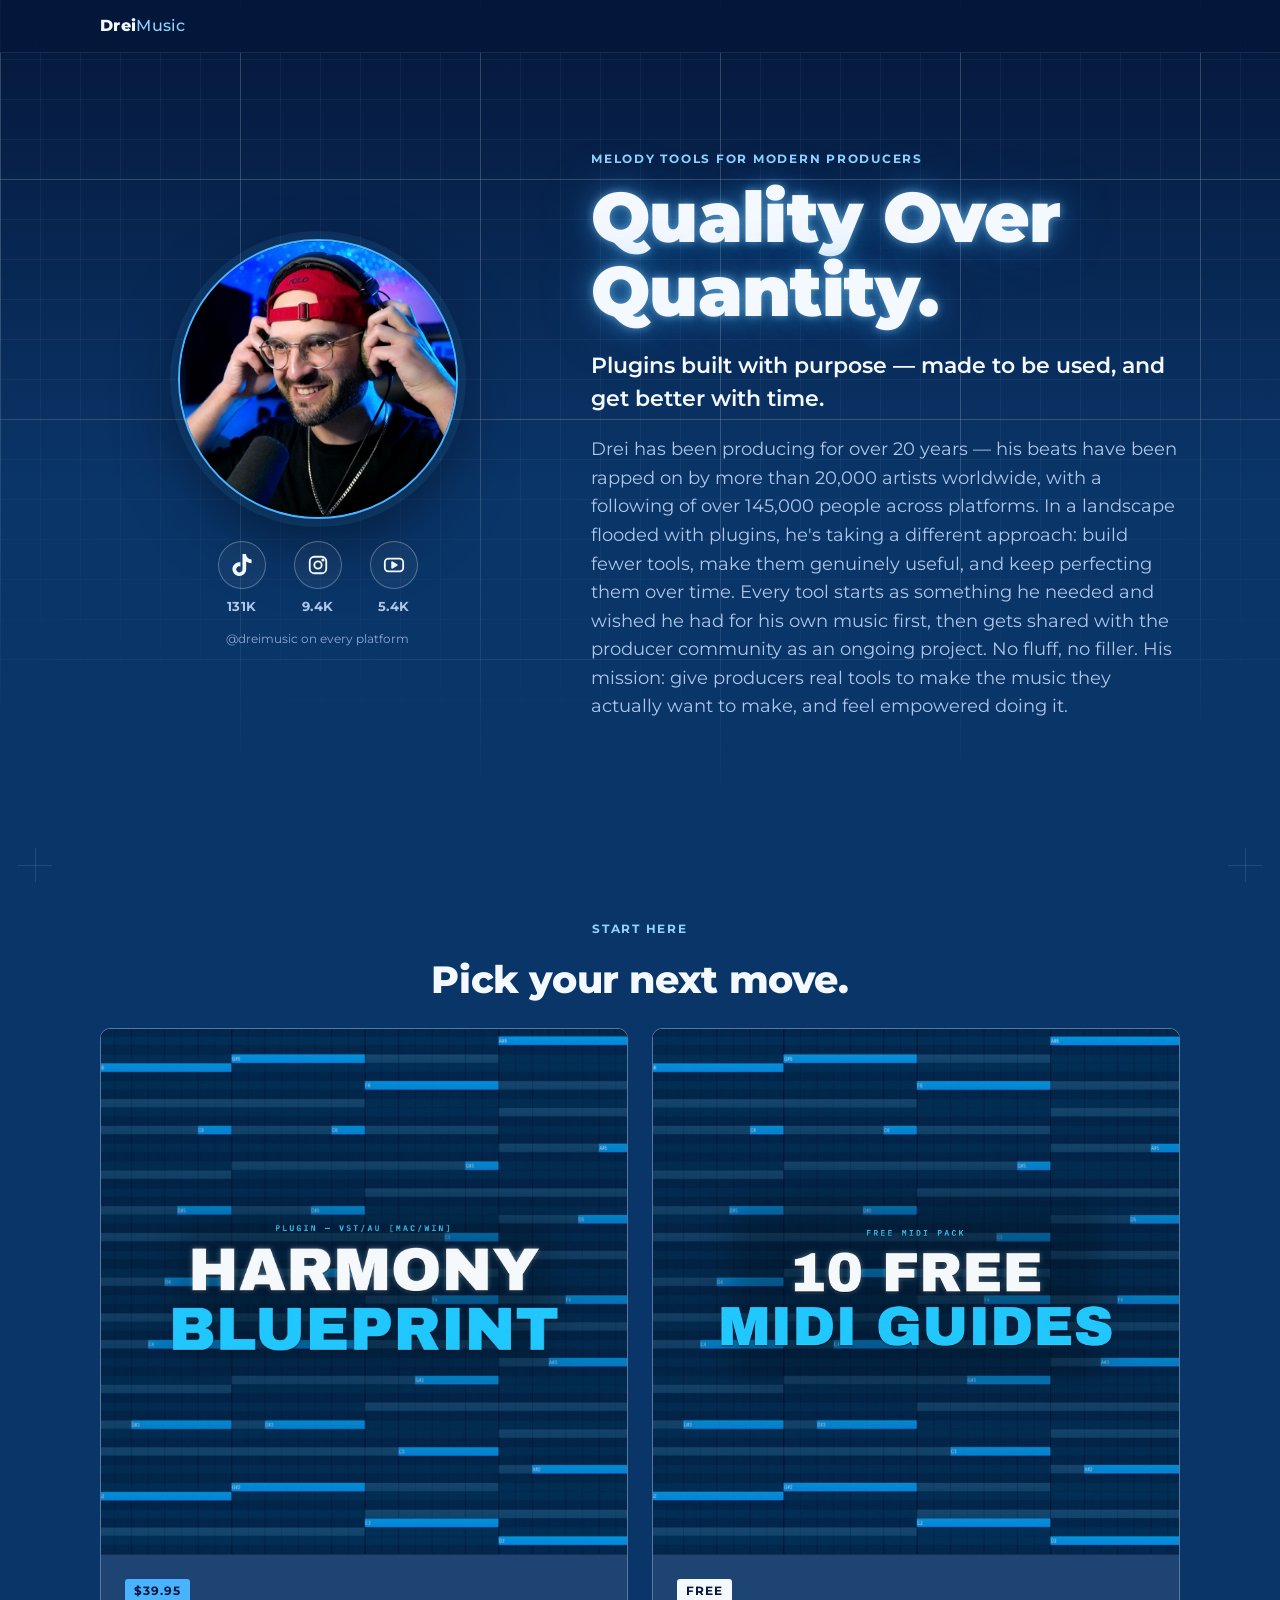
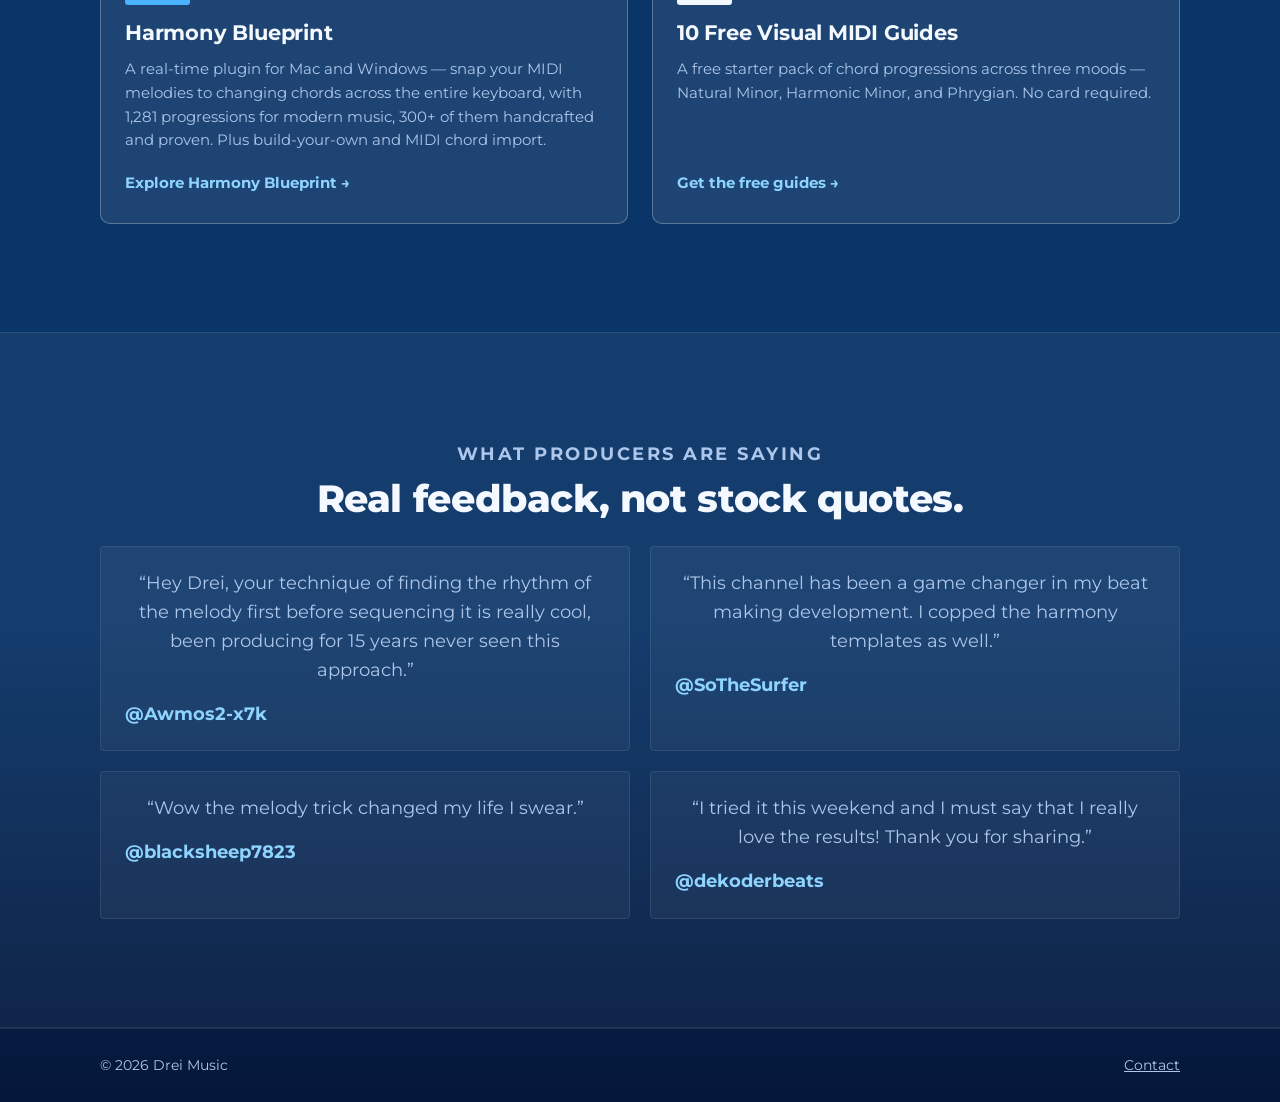
==== index.html @ 82f76e63 "Rework the top three sections around the value message Use the "Snap your MIDI melodies to changing " ====
<!doctype html>
<html lang="en">
<head>
  <meta charset="UTF-8" />
  <meta name="viewport" content="width=device-width, initial-scale=1.0" />
  <title>Drei Music — Melody Tools For Modern Producers</title>
  <meta name="description" content="Precise, focused tools for melody and beat making, built by a producer with 20+ years of experience — quality over quantity, made to be used, not just browsed." />
  <link rel="icon" type="image/png" sizes="32x32" href="/assets/favicon-32.png" />
  <link rel="apple-touch-icon" href="/assets/apple-touch-icon.png" />
  <link rel="preconnect" href="https://fonts.googleapis.com" />
  <link rel="preconnect" href="https://fonts.gstatic.com" crossorigin />
  <link href="https://fonts.googleapis.com/css2?family=Montserrat:wght@400;500;600;700;800;900&display=swap" rel="stylesheet" />
  <link rel="stylesheet" href="/styles.css" />

  <!-- Meta Pixel -->
  <script>
  !function(f,b,e,v,n,t,s)
  {if(f.fbq)return;n=f.fbq=function(){n.callMethod?
  n.callMethod.apply(n,arguments):n.queue.push(arguments)};
  if(!f._fbq)f._fbq=n;n.push=n;n.loaded=!0;n.version='2.0';
  n.queue=[];t=b.createElement(e);t.async=!0;
  t.src=v;s=b.getElementsByTagName(e)[0];
  s.parentNode.insertBefore(t,s)}(window, document,'script',
  'https://connect.facebook.net/en_US/fbevents.js');
  fbq('init', '1613565782708681');
  fbq('track', 'PageView');
  </script>
  <noscript><img height="1" width="1" style="display:none"
  src="https://www.facebook.com/tr?id=1613565782708681&ev=PageView&noscript=1"
  /></noscript>
  <!-- End Meta Pixel -->
</head>
<body>
  <div class="bp-grid" aria-hidden="true"></div>
  <div class="corner-mark corner-mark--tl" aria-hidden="true"></div>
  <div class="corner-mark corner-mark--tr" aria-hidden="true"></div>
  <div class="corner-mark corner-mark--bl" aria-hidden="true"></div>
  <div class="corner-mark corner-mark--br" aria-hidden="true"></div>

  <a class="skip-link" href="#hero-heading">Skip to content</a>

  <header class="site-nav">
    <div class="site-nav__inner">
      <a href="/" class="wordmark-link"><span class="wordmark">Drei<span class="wordmark__accent">Music</span></span></a>
    </div>
  </header>

  <main>
    <!-- HERO -->
    <section class="home-hero" aria-labelledby="hero-heading">
      <div class="container home-hero__grid">
        <div class="home-hero__photo-wrap">
          <img class="home-hero__photo" src="/assets/bio-photo.jpg" alt="Portrait of Drei, producer and music educator" width="280" height="280" loading="eager" />
          <ul class="social-stats" aria-label="Follow Drei on social media">
            <li>
              <a href="https://www.tiktok.com/@dreimusic" target="_blank" rel="noopener noreferrer" aria-label="TikTok, 131K followers">
                <span class="social-stats__icon"><svg viewBox="0 0 24 24" fill="currentColor" aria-hidden="true"><path d="M12.525.02c1.31-.02 2.61-.01 3.91-.02.08 1.53.63 3.09 1.75 4.17 1.12 1.11 2.7 1.62 4.24 1.79v4.03c-1.44-.05-2.89-.35-4.2-.97-.57-.26-1.1-.59-1.62-.93-.01 2.92.01 5.84-.02 8.75-.08 1.4-.54 2.79-1.35 3.94-1.31 1.92-3.58 3.17-5.91 3.21-1.43.08-2.86-.31-4.08-1.03-2.02-1.19-3.44-3.37-3.65-5.71-.02-.5-.03-1-.01-1.49.18-1.9 1.12-3.72 2.58-4.96 1.66-1.44 3.98-2.13 6.15-1.72.02 1.48-.04 2.96-.04 4.44-.99-.32-2.15-.23-3.02.37-.63.41-1.11 1.04-1.36 1.75-.21.51-.15 1.07-.14 1.61.24 1.64 1.82 3.02 3.5 2.87 1.12-.01 2.19-.66 2.77-1.61.19-.33.4-.67.41-1.06.1-1.79.06-3.57.07-5.36.01-4.03-.01-8.05.02-12.07z"/></svg></span>
                <span class="social-stats__count">131K</span>
              </a>
            </li>
            <li>
              <a href="https://www.instagram.com/dreimusic/" target="_blank" rel="noopener noreferrer" aria-label="Instagram, 9.4K followers">
                <span class="social-stats__icon"><svg viewBox="0 0 24 24" fill="none" stroke="currentColor" stroke-width="2" stroke-linecap="round" stroke-linejoin="round" aria-hidden="true"><rect x="3" y="3" width="18" height="18" rx="5"/><circle cx="12" cy="12" r="4"/><circle cx="17.4" cy="6.6" r="0.7" fill="currentColor"/></svg></span>
                <span class="social-stats__count">9.4K</span>
              </a>
            </li>
            <li>
              <a href="https://www.youtube.com/@dreimusic" target="_blank" rel="noopener noreferrer" aria-label="YouTube, 5.4K subscribers">
                <span class="social-stats__icon"><svg viewBox="0 0 24 24" fill="none" stroke="currentColor" stroke-width="2" stroke-linejoin="round" aria-hidden="true"><rect x="2" y="5" width="20" height="14" rx="4"/><path d="M10 9l5 3-5 3z" fill="currentColor"/></svg></span>
                <span class="social-stats__count">5.4K</span>
              </a>
            </li>
          </ul>
          <p class="social-stats__handle">@dreimusic on every platform</p>
        </div>
        <div class="home-hero__copy">
          <p class="eyebrow">Melody Tools For Modern Producers</p>
          <h1 id="hero-heading" class="glow-title">Quality Over Quantity.</h1>
          <p class="home-hero__tagline">Plugins built with purpose — made to be used, and get better with time.</p>
          <p class="home-hero__sub">
            Drei has been producing for over 20 years — his beats have been rapped on by
            more than 20,000 artists worldwide, with a following of over 145,000 people
            across platforms. In a landscape flooded with plugins, he's taking a
            different approach: build fewer tools, make them genuinely useful, and keep
            perfecting them over time. Every tool starts as something he needed and
            wished he had for his own music first, then gets shared with the producer
            community as an ongoing project. No fluff, no filler. His mission: give
            producers real tools to make the music they actually want to make, and feel
            empowered doing it.
          </p>
        </div>
      </div>
    </section>

    <!-- PRODUCTS -->
    <section class="section section--products" aria-labelledby="products-heading">
      <div class="container">
        <p class="eyebrow eyebrow--center">Start Here</p>
        <h2 id="products-heading" class="section-heading--center">Pick your next move.</h2>
        <div class="products-grid">
          <a class="product-card" href="/harmony-blueprint">
            <div class="product-card__media">
              <img src="/assets/harmony-blueprint-cover.jpg" alt="Harmony Blueprint" loading="lazy" />
            </div>
            <div class="product-card__body">
              <span class="product-card__tag">$39.95</span>
              <h3>Harmony Blueprint</h3>
              <p>A real-time plugin for Mac and Windows — snap your MIDI melodies to changing chords across the entire keyboard, with 1,281 progressions for modern music, 300+ of them handcrafted and proven. Plus build-your-own and MIDI chord import.</p>
              <span class="product-card__cta">Explore Harmony Blueprint</span>
            </div>
          </a>
          <a class="product-card" href="/free-guides">
            <div class="product-card__media">
              <img src="/assets/free-guides-cover.jpg" alt="10 Free Visual MIDI Guides" loading="lazy" />
            </div>
            <div class="product-card__body">
              <span class="product-card__tag product-card__tag--free">Free</span>
              <h3>10 Free Visual MIDI Guides</h3>
              <p>A free starter pack of chord progressions across three moods — Natural Minor, Harmonic Minor, and Phrygian. No card required.</p>
              <span class="product-card__cta">Get the free guides</span>
            </div>
          </a>
        </div>
      </div>
    </section>

    <!-- TESTIMONIALS -->
    <section class="section section--prose" aria-labelledby="testimonials-heading">
      <div class="container">
        <p class="eyebrow eyebrow--center">What Producers Are Saying</p>
        <h2 id="testimonials-heading" class="section-heading--center">Real feedback, not stock quotes.</h2>
        <div class="testimonials-grid">
          <div class="testimonial-card">
            <p class="testimonial-card__quote">Hey Drei, your technique of finding the rhythm of the melody first before sequencing it is really cool, been producing for 15 years never seen this approach.</p>
            <p class="testimonial-card__meta"><span class="testimonial-card__handle">@Awmos2-x7k</span></p>
          </div>
          <div class="testimonial-card">
            <p class="testimonial-card__quote">This channel has been a game changer in my beat making development. I copped the harmony templates as well.</p>
            <p class="testimonial-card__meta"><span class="testimonial-card__handle">@SoTheSurfer</span></p>
          </div>
          <div class="testimonial-card">
            <p class="testimonial-card__quote">Wow the melody trick changed my life I swear.</p>
            <p class="testimonial-card__meta"><span class="testimonial-card__handle">@blacksheep7823</span></p>
          </div>
          <div class="testimonial-card">
            <p class="testimonial-card__quote">I tried it this weekend and I must say that I really love the results! Thank you for sharing.</p>
            <p class="testimonial-card__meta"><span class="testimonial-card__handle">@dekoderbeats</span></p>
          </div>
        </div>
      </div>
    </section>
  </main>

  <footer class="site-footer">
    <div class="container site-footer__inner">
      <span>© <span id="year"></span> Drei Music</span>
      <a href="mailto:dreisavu@gmail.com">Contact</a>
    </div>
  </footer>

  <script src="/assets/site.js"></script>
</body>
</html>
---- styles.css ----
:root {
  color-scheme: dark;

  /* cyanotype blueprint palette */
  --bp-bg-deep: #05173a;
  --bp-bg: #0a3568;
  --bp-bg-mid: #0e4685;
  --bp-panel: rgba(255, 255, 255, 0.045);
  --bp-panel-strong: rgba(255, 255, 255, 0.08);
  --bp-line: rgba(255, 255, 255, 0.09);
  --bp-line-strong: rgba(255, 255, 255, 0.28);
  --bp-white: #f4f8ff;
  --bp-muted: #adc6ea;
  --bp-cyan: #4ab3fd;
  --bp-cyan-bright: #8ed4ff;

  --grid-fine: 40px;
  --grid-major: 240px;

  --radius: 4px;
  --container-w: 1120px;
  --container-narrow-w: 760px;
}

* {
  box-sizing: border-box;
}

/* the [hidden] attribute's UA-stylesheet display:none always loses to any
   author rule that sets display on the same element (e.g. .btn's
   display:inline-flex), regardless of specificity - author rules beat UA
   rules outright. This one global rule keeps [hidden] authoritative
   everywhere instead of needing a bespoke override per component. */
[hidden] {
  display: none !important;
}

body {
  margin: 0;
  min-height: 100vh;
  background-color: var(--bp-bg);
  background-image: linear-gradient(180deg, var(--bp-bg-deep) 0%, var(--bp-bg) 18%, var(--bp-bg) 82%, var(--bp-bg-deep) 100%);
  color: var(--bp-white);
  font-family: "Montserrat", -apple-system, BlinkMacSystemFont, "Segoe UI", sans-serif;
  line-height: 1.55;
  position: relative;
  overflow-x: hidden;
}

img {
  max-width: 100%;
  display: block;
}

a {
  color: var(--bp-cyan-bright);
}

.skip-link {
  position: absolute;
  left: -9999px;
  top: 0;
  background: var(--bp-white);
  color: var(--bp-bg-deep);
  padding: 10px 16px;
  z-index: 999;
}
.skip-link:focus {
  left: 12px;
  top: 12px;
}

/* ---------- blueprint grid + registration marks ---------- */

.bp-grid {
  position: fixed;
  inset: 0;
  z-index: 0;
  pointer-events: none;
  background-image:
    repeating-linear-gradient(0deg, var(--bp-line) 0 1px, transparent 1px var(--grid-fine)),
    repeating-linear-gradient(90deg, var(--bp-line) 0 1px, transparent 1px var(--grid-fine)),
    repeating-linear-gradient(0deg, var(--bp-line-strong) 0 1.5px, transparent 1.5px var(--grid-major)),
    repeating-linear-gradient(90deg, var(--bp-line-strong) 0 1.5px, transparent 1.5px var(--grid-major));
  opacity: 0.55;
  mask-image: radial-gradient(ellipse 120% 90% at 50% 0%, #000 55%, transparent 100%);
}

.corner-mark {
  position: fixed;
  width: 34px;
  height: 34px;
  z-index: 1;
  pointer-events: none;
  opacity: 0.4;
  display: none;
}
.corner-mark::before,
.corner-mark::after {
  content: "";
  position: absolute;
  background: var(--bp-line-strong);
}
.corner-mark::before {
  width: 100%;
  height: 1px;
  top: 50%;
}
.corner-mark::after {
  width: 1px;
  height: 100%;
  left: 50%;
}
.corner-mark--tl { top: 18px; left: 18px; }
.corner-mark--tr { top: 18px; right: 18px; }
.corner-mark--bl { bottom: 18px; left: 18px; }
.corner-mark--br { bottom: 18px; right: 18px; }

@media (min-width: 900px) {
  .corner-mark { display: block; }
}

/* ---------- layout helpers ---------- */

.container {
  max-width: var(--container-w);
  margin: 0 auto;
  padding: 0 20px;
  position: relative;
  z-index: 1;
}

.container--narrow {
  max-width: var(--container-narrow-w);
}

.section {
  padding: clamp(56px, 9vw, 108px) 0;
  position: relative;
  z-index: 1;
}

.section--prose,
.section--faq {
  background: var(--bp-panel);
  border-top: 1px solid var(--bp-line);
  border-bottom: 1px solid var(--bp-line);
}

.section--prose h2,
.section-heading--center {
  text-align: center;
  max-width: 720px;
  margin: 0 auto 18px;
}

.section--prose p {
  text-align: center;
  max-width: 620px;
  margin: 0 auto;
  color: var(--bp-muted);
  font-size: clamp(1rem, 1.5vw, 1.125rem);
}

h1, h2, h3 {
  font-weight: 800;
  letter-spacing: -0.01em;
  margin: 0 0 0.5em;
}

h2 {
  font-size: clamp(1.6rem, 3.4vw, 2.4rem);
}

h3 {
  font-size: 1.15rem;
  font-weight: 700;
}

p {
  margin: 0 0 1em;
}

.eyebrow {
  font-size: 0.78rem;
  font-weight: 700;
  letter-spacing: 0.14em;
  text-transform: uppercase;
  color: var(--bp-cyan-bright);
  margin: 0 0 12px;
}

.eyebrow--center {
  text-align: center;
}

.glow-title {
  font-family: "Montserrat", sans-serif;
  font-weight: 900;
  letter-spacing: -0.01em;
  font-size: clamp(2.4rem, 6.4vw, 4.4rem);
  line-height: 1.05;
  color: var(--bp-white);
  margin: 0 0 20px;
  text-shadow:
    0 0 8px rgba(142, 212, 255, 0.55),
    0 0 28px rgba(74, 179, 253, 0.45),
    0 0 60px rgba(74, 179, 253, 0.25);
}

.glow-title--sm {
  font-size: clamp(1.9rem, 4.6vw, 3rem);
}

/* ---------- buttons ---------- */

.btn {
  display: inline-flex;
  align-items: center;
  justify-content: center;
  gap: 6px;
  font-family: inherit;
  font-weight: 700;
  border-radius: var(--radius);
  border: 1px solid transparent;
  cursor: pointer;
  text-decoration: none;
  white-space: nowrap;
  transition: transform 0.12s ease, box-shadow 0.12s ease, background-color 0.12s ease;
}

.btn--cta {
  background: var(--bp-cyan);
  color: #04152f;
  padding: 14px 22px;
  font-size: 0.95rem;
  box-shadow: 0 0 0 1px rgba(255, 255, 255, 0.15) inset, 0 8px 24px rgba(20, 90, 170, 0.45);
}

.btn--cta:hover {
  background: var(--bp-cyan-bright);
  transform: translateY(-1px);
}

.btn--cta:active {
  transform: translateY(0);
}

.btn--lg {
  padding: 17px 30px;
  font-size: 1.05rem;
}

.btn--nav {
  padding: 10px 16px;
  font-size: 0.82rem;
}

.btn__price {
  font-weight: 800;
}

.btn--ghost {
  background: transparent;
  color: var(--bp-white);
  border-color: var(--bp-line-strong);
}

.btn--ghost:hover {
  border-color: var(--bp-cyan-bright);
  color: var(--bp-cyan-bright);
}

.btn--sm {
  padding: 8px 14px;
  font-size: 0.82rem;
}

/* ---------- nav ---------- */

.site-nav {
  position: sticky;
  top: 0;
  z-index: 50;
  background: rgba(5, 23, 58, 0.78);
  backdrop-filter: blur(10px);
  border-bottom: 1px solid var(--bp-line);
}

.site-nav__inner {
  max-width: var(--container-w);
  margin: 0 auto;
  padding: 14px 20px;
  display: flex;
  align-items: center;
  justify-content: space-between;
  gap: 12px;
}

.wordmark {
  font-weight: 800;
  font-size: 0.98rem;
  letter-spacing: 0.02em;
  color: var(--bp-white);
  white-space: nowrap;
}

@media (max-width: 480px) {
  .site-nav__inner {
    padding: 12px 16px;
    gap: 8px;
  }
  .wordmark {
    font-size: 0.82rem;
  }
  .btn--nav {
    padding: 9px 12px;
    font-size: 0.74rem;
  }
  .btn--nav .btn__price {
    display: none;
  }
}

.wordmark__accent {
  color: var(--bp-cyan-bright);
  font-weight: 500;
}

.wordmark-link {
  text-decoration: none;
  display: inline-flex;
}

/* ---------- hero ---------- */

.hero {
  padding: clamp(48px, 8vw, 96px) 0 clamp(40px, 7vw, 80px);
  position: relative;
  z-index: 1;
}

.hero__grid {
  display: grid;
  gap: 40px;
  align-items: center;
}

@media (min-width: 900px) {
  .hero__grid {
    grid-template-columns: 1.05fr 0.95fr;
    gap: 56px;
  }
}

.hero__value {
  font-size: clamp(1.15rem, 2.2vw, 1.5rem);
  font-weight: 700;
  line-height: 1.35;
  color: var(--bp-white);
  max-width: 30ch;
  margin: 0 0 16px;
}

.hero__value span {
  color: var(--bp-cyan-bright);
}

/* "theory takes ten years" -> checked off */
.promise__title span {
  display: block;
}

.promise__old {
  color: var(--bp-muted);
}

.promise__done {
  color: var(--bp-white);
}

.promise__check {
  width: 0.95em;
  height: 0.95em;
  color: #3ddc84;
  vertical-align: -0.1em;
  margin-right: 0.35em;
  filter: drop-shadow(0 0 8px rgba(61, 220, 132, 0.45));
}

/* two-paragraph prose sections, and the inline "hear the difference" link */
.section--prose p + p {
  margin-top: 16px;
}

.split__copy .split__link {
  margin-top: 20px;
}

.split__link a {
  color: var(--bp-cyan-bright);
  font-weight: 700;
  text-decoration: none;
}

.split__link a:hover {
  text-decoration: underline;
}

.hero__sub {
  color: var(--bp-muted);
  font-size: clamp(1rem, 1.6vw, 1.15rem);
  max-width: 54ch;
  margin-bottom: 26px;
}

.hero__microcopy {
  margin: 14px 0 0;
  font-size: 0.85rem;
  color: var(--bp-muted);
}

.hero__owned a {
  text-decoration: underline;
  text-underline-offset: 3px;
}

.hero__daws {
  margin: 10px 0 0;
  font-size: 0.8rem;
  font-weight: 700;
  letter-spacing: 0.04em;
  text-transform: uppercase;
  color: var(--bp-cyan-bright);
}

.frame-shot {
  border: 1px solid var(--bp-line-strong);
  border-radius: 8px;
  background: rgba(255, 255, 255, 0.04);
  overflow: hidden;
  box-shadow: 0 24px 60px rgba(2, 12, 30, 0.55), 0 0 0 1px rgba(255, 255, 255, 0.03);
}

.frame-shot__bar {
  display: flex;
  gap: 6px;
  padding: 10px 12px;
  background: rgba(255, 255, 255, 0.05);
  border-bottom: 1px solid var(--bp-line);
}

.frame-shot__bar span {
  width: 8px;
  height: 8px;
  border-radius: 50%;
  background: rgba(255, 255, 255, 0.25);
}

.frame-shot img {
  width: 100%;
  height: auto;
  display: block;
}

/* ---------- steps ---------- */

.steps {
  list-style: none;
  margin: 0;
  padding: 0;
  display: grid;
  gap: 28px;
}

@media (min-width: 800px) {
  .steps {
    grid-template-columns: repeat(3, 1fr);
    gap: 32px;
  }
}

.step {
  border: 1px solid var(--bp-line);
  border-radius: var(--radius);
  padding: 24px 22px;
  background: var(--bp-panel);
}

.step__num {
  display: inline-block;
  font-weight: 800;
  font-size: 0.85rem;
  letter-spacing: 0.08em;
  color: var(--bp-bg-deep);
  background: var(--bp-cyan);
  padding: 4px 9px;
  border-radius: 3px;
  margin-bottom: 14px;
}

.step p {
  color: var(--bp-muted);
  margin: 0;
  font-size: 0.96rem;
}

/* library layers: the badge is a headline number, not a step counter */
.steps--stats .step__num {
  font-size: 1.15rem;
  letter-spacing: 0.02em;
  padding: 6px 13px;
}

/* what's-new list inside a prose section; also the "why it's different" checklist */
.whatsnew,
.checklist {
  list-style: none;
  margin: 28px auto 0;
  padding: 0;
  max-width: 680px;
  display: grid;
  gap: 14px;
  text-align: left;
}

.checklist {
  margin-left: 0;
  margin-top: 22px;
}

.whatsnew li,
.checklist li {
  position: relative;
  padding-left: 30px;
  color: var(--bp-muted);
  font-size: clamp(0.98rem, 1.4vw, 1.06rem);
}

.whatsnew li::before,
.checklist li::before {
  content: "✓";
  position: absolute;
  left: 0;
  top: 0;
  font-weight: 800;
  color: var(--bp-cyan);
}

.whatsnew strong,
.checklist strong {
  color: var(--bp-white);
}

/* ---------- split sections ---------- */

.split {
  display: grid;
  gap: 36px;
  align-items: center;
}

@media (min-width: 900px) {
  .split {
    grid-template-columns: 1fr 1fr;
    gap: 56px;
  }
  .section--reverse .split__copy {
    order: 2;
  }
  .section--reverse .split__visual {
    order: 1;
  }
}

.split__copy p:not(.eyebrow) {
  color: var(--bp-muted);
  font-size: clamp(1rem, 1.5vw, 1.1rem);
}

.split__visual {
  border: 1px solid var(--bp-line-strong);
  border-radius: 8px;
  background: var(--bp-panel);
  padding: 18px;
}

.schematic {
  width: 100%;
  height: auto;
  display: block;
}

/* ---------- video demo ---------- */

.demo-grid {
  display: grid;
  gap: 28px;
  justify-items: center;
}

@media (min-width: 700px) {
  .demo-grid {
    grid-template-columns: repeat(2, minmax(220px, 320px));
    justify-content: center;
  }
}

@media (min-width: 980px) {
  .demo-grid {
    grid-template-columns: repeat(3, minmax(200px, 300px));
  }
}

.demo-video {
  width: 100%;
  max-width: 320px;
}

.demo-video video {
  width: 100%;
  aspect-ratio: 9 / 16;
  display: block;
  background: #000;
  border: 1px solid var(--bp-line-strong);
  border-radius: 8px;
  box-shadow: 0 24px 60px rgba(2, 12, 30, 0.55);
}

.demo-video__caption {
  margin: 12px 0 0;
  text-align: center;
  font-size: 0.85rem;
  color: var(--bp-muted);
}

/* ---------- features ---------- */

.features {
  list-style: none;
  margin: 0;
  padding: 0;
  display: grid;
  grid-template-columns: repeat(2, 1fr);
  gap: 14px;
}

@media (min-width: 700px) {
  .features {
    grid-template-columns: repeat(4, 1fr);
  }
}

.feature {
  border: 1px solid var(--bp-line);
  border-radius: var(--radius);
  background: var(--bp-panel);
  padding: 18px 16px;
  display: flex;
  flex-direction: column;
  gap: 10px;
  font-size: 0.92rem;
  font-weight: 500;
  color: var(--bp-white);
}

.feature__icon {
  font-size: 1.4rem;
}

/* ---------- trust ---------- */

.trust {
  display: flex;
  flex-direction: column;
  align-items: center;
  text-align: center;
  gap: 24px;
}

@media (min-width: 700px) {
  .trust {
    flex-direction: row;
    text-align: left;
    align-items: flex-start;
    gap: 32px;
  }
}

.trust__photo {
  width: 150px;
  height: 150px;
  border-radius: 50%;
  object-fit: cover;
  border: 2px solid var(--bp-cyan);
  box-shadow: 0 0 0 5px rgba(74, 179, 253, 0.12);
  flex-shrink: 0;
}

@media (min-width: 700px) {
  .trust__photo {
    width: 180px;
    height: 180px;
  }
}

.trust__copy p {
  color: var(--bp-muted);
  font-size: clamp(1rem, 1.5vw, 1.1rem);
  margin: 0;
}

.trust__copy .eyebrow {
  margin-bottom: 8px;
}

.trust__side {
  display: flex;
  flex-direction: column;
  align-items: center;
  gap: 18px;
  flex-shrink: 0;
}

.trust__side .social-stats {
  gap: 20px;
}

.trust__side .social-stats__icon {
  width: 40px;
  height: 40px;
}

.trust__side .social-stats__icon svg {
  width: 18px;
  height: 18px;
}

.trust__side .social-stats__count {
  font-size: 0.75rem;
}

.trust__side .social-stats__handle {
  margin: -6px 0 0;
  max-width: 190px;
}

/* ---------- pricing ---------- */

.pricing-card {
  border: 1px solid var(--bp-line-strong);
  border-radius: 10px;
  background: var(--bp-panel-strong);
  padding: clamp(32px, 6vw, 52px);
  text-align: center;
  position: relative;
}

.pricing-card__price {
  display: flex;
  align-items: baseline;
  justify-content: center;
  gap: 10px;
  margin: 8px 0 14px;
}

.pricing-card__amount {
  font-size: clamp(2.6rem, 6vw, 3.6rem);
  font-weight: 900;
  color: var(--bp-white);
  text-shadow: 0 0 24px rgba(74, 179, 253, 0.4);
}

.pricing-card__terms {
  color: var(--bp-muted);
  font-size: 0.95rem;
}

.pricing-card__desc {
  color: var(--bp-muted);
  max-width: 46ch;
  margin: 0 auto 26px;
}

/* ---------- faq ---------- */

.faq-list {
  display: flex;
  flex-direction: column;
  gap: 10px;
}

.faq-item {
  border: 1px solid var(--bp-line);
  border-radius: var(--radius);
  background: var(--bp-panel);
  padding: 4px 20px;
}

.faq-item summary {
  cursor: pointer;
  padding: 16px 0;
  font-weight: 600;
  font-size: 0.98rem;
  list-style: none;
  display: flex;
  align-items: center;
  justify-content: space-between;
  color: var(--bp-white);
}

.faq-item summary::-webkit-details-marker {
  display: none;
}

.faq-item summary::after {
  content: "+";
  font-size: 1.3rem;
  font-weight: 400;
  color: var(--bp-cyan-bright);
  margin-left: 12px;
  flex-shrink: 0;
  transition: transform 0.15s ease;
}

.faq-item[open] summary::after {
  transform: rotate(45deg);
}

.faq-item p {
  color: var(--bp-muted);
  margin: 0 0 18px;
  font-size: 0.95rem;
}

/* ---------- final cta ---------- */

.section--final-cta {
  text-align: center;
  padding-bottom: clamp(72px, 10vw, 120px);
}

/* ---------- footer ---------- */

.site-footer {
  border-top: 1px solid var(--bp-line);
  padding: 26px 0;
  position: relative;
  z-index: 1;
}

.site-footer__inner {
  display: flex;
  align-items: center;
  justify-content: space-between;
  flex-wrap: wrap;
  gap: 10px;
  font-size: 0.85rem;
  color: var(--bp-muted);
}

.site-footer a {
  color: var(--bp-muted);
}

.site-footer a:hover {
  color: var(--bp-cyan-bright);
}

/* ---------- thank you overlay ---------- */

.ty-overlay {
  position: fixed;
  inset: 0;
  z-index: 200;
  background: rgba(3, 12, 30, 0.82);
  backdrop-filter: blur(6px);
  display: flex;
  align-items: center;
  justify-content: center;
  padding: 20px;
}

.ty-overlay[hidden] {
  display: none;
}

.ty-card {
  position: relative;
  width: 100%;
  max-width: 440px;
  background: var(--bp-bg-deep);
  border: 1px solid var(--bp-line-strong);
  border-radius: 10px;
  padding: clamp(28px, 6vw, 40px);
  text-align: center;
  box-shadow: 0 30px 80px rgba(0, 0, 0, 0.5);
}

.ty-close {
  position: absolute;
  top: 12px;
  right: 14px;
  background: none;
  border: none;
  color: var(--bp-muted);
  font-size: 1.6rem;
  line-height: 1;
  cursor: pointer;
  padding: 4px;
}

.ty-close:hover {
  color: var(--bp-white);
}

.ty-copy {
  color: var(--bp-muted);
  font-size: 0.96rem;
}

.ty-license {
  display: flex;
  align-items: center;
  gap: 8px;
  background: rgba(255, 255, 255, 0.06);
  border: 1px solid var(--bp-line-strong);
  border-radius: var(--radius);
  padding: 10px 12px;
  margin-bottom: 22px;
}

.ty-license code {
  flex: 1;
  text-align: left;
  font-family: "SF Mono", "Menlo", monospace;
  font-size: 0.85rem;
  color: var(--bp-cyan-bright);
  overflow-x: auto;
  white-space: nowrap;
}

.ty-downloads {
  margin-bottom: 18px;
}

.ty-downloads__label {
  font-size: 0.78rem;
  font-weight: 700;
  letter-spacing: 0.08em;
  text-transform: uppercase;
  color: var(--bp-muted);
  margin: 0 0 10px;
}

.ty-downloads__row {
  display: flex;
  flex-direction: column;
  gap: 10px;
}

.ty-downloads__row .btn {
  width: 100%;
}

.ty-downloads__note {
  font-size: 0.82rem;
  color: var(--bp-muted);
  margin: 8px 0 0;
}

.ty-downloads__warning {
  font-size: 0.8rem;
  line-height: 1.5;
  color: var(--bp-white);
  background: rgba(255, 255, 255, 0.06);
  border: 1px solid var(--bp-line);
  border-radius: 4px;
  padding: 10px 12px;
  margin: 10px 0 0;
}

.ty-app-link {
  width: 100%;
  margin-bottom: 10px;
}

.ty-microcopy {
  margin: 14px 0 0;
  font-size: 0.78rem;
  color: var(--bp-muted);
}

/* ---------- checkout overlay ---------- */

.co-overlay {
  position: fixed;
  inset: 0;
  z-index: 300;
  background: rgba(3, 12, 30, 0.86);
  backdrop-filter: blur(6px);
  display: flex;
  align-items: center;
  justify-content: center;
  padding: 16px;
}

.co-overlay[hidden] {
  display: none;
}

.co-card {
  position: relative;
  width: 100%;
  max-width: 520px;
  height: min(90vh, 800px);
  background: var(--bp-bg-deep);
  border: 1px solid var(--bp-line-strong);
  border-radius: 10px;
  box-shadow: 0 30px 80px rgba(0, 0, 0, 0.55);
  display: flex;
  flex-direction: column;
  overflow: hidden;
}

.co-close {
  position: absolute;
  top: 10px;
  right: 12px;
  z-index: 1;
  background: rgba(5, 23, 58, 0.75);
  border: 1px solid var(--bp-line-strong);
  border-radius: 50%;
  width: 32px;
  height: 32px;
  color: var(--bp-white);
  font-size: 1.4rem;
  line-height: 1;
  cursor: pointer;
}

.co-close:hover {
  color: var(--bp-cyan-bright);
}

.co-frame-wrap {
  flex: 1;
  min-height: 0;
}

.co-frame-wrap iframe {
  width: 100%;
  height: 100%;
  border: none;
  display: block;
}

/* ---------- homepage: hero ---------- */

.home-hero {
  padding: clamp(48px, 8vw, 96px) 0 clamp(40px, 7vw, 72px);
  position: relative;
  z-index: 1;
}

.home-hero__grid {
  display: grid;
  gap: 36px;
  align-items: center;
}

@media (min-width: 800px) {
  .home-hero__grid {
    grid-template-columns: 0.85fr 1.15fr;
    gap: 56px;
  }
}

.home-hero__photo-wrap {
  display: flex;
  flex-direction: column;
  align-items: center;
  gap: 22px;
}

.social-stats {
  list-style: none;
  margin: 0;
  padding: 0;
  display: flex;
  justify-content: center;
  gap: 28px;
}

.social-stats a {
  display: flex;
  flex-direction: column;
  align-items: center;
  gap: 8px;
  color: var(--bp-muted);
  text-decoration: none;
  transition: color 0.15s ease;
}

.social-stats__icon {
  width: 48px;
  height: 48px;
  border-radius: 50%;
  border: 1px solid var(--bp-line-strong);
  background: rgba(255, 255, 255, 0.04);
  color: var(--bp-white);
  display: flex;
  align-items: center;
  justify-content: center;
  transition: border-color 0.15s ease, background 0.15s ease, color 0.15s ease;
}

.social-stats__icon svg {
  width: 22px;
  height: 22px;
}

.social-stats a:hover,
.social-stats a:focus-visible {
  color: var(--bp-cyan-bright);
}

.social-stats a:hover .social-stats__icon,
.social-stats a:focus-visible .social-stats__icon {
  border-color: var(--bp-cyan-bright);
  background: rgba(74, 179, 253, 0.1);
  color: var(--bp-cyan-bright);
}

.social-stats__count {
  font-size: 0.8rem;
  font-weight: 700;
  letter-spacing: 0.02em;
}

.social-stats__handle {
  margin: -8px 0 0;
  font-size: 0.72rem;
  color: var(--bp-muted);
  opacity: 0.8;
  text-align: center;
}

.home-hero__photo {
  width: min(280px, 60vw);
  height: min(280px, 60vw);
  border-radius: 50%;
  object-fit: cover;
  border: 2px solid var(--bp-cyan);
  box-shadow: 0 0 0 8px rgba(74, 179, 253, 0.1), 0 24px 60px rgba(2, 12, 30, 0.55);
}

.home-hero__copy {
  text-align: center;
}

@media (min-width: 800px) {
  .home-hero__copy {
    text-align: left;
  }
}

.home-hero__tagline {
  color: var(--bp-white);
  font-weight: 600;
  font-size: clamp(1.1rem, 2vw, 1.35rem);
  max-width: 52ch;
  margin: 0 auto 20px;
}

@media (min-width: 800px) {
  .home-hero__tagline {
    margin: 0 0 20px;
  }
}

.home-hero__sub {
  color: var(--bp-muted);
  font-size: clamp(1rem, 1.6vw, 1.15rem);
  max-width: 56ch;
  margin: 0 auto 1em;
}

@media (min-width: 800px) {
  .home-hero__sub {
    margin: 0 0 1em;
  }
}

/* ---------- homepage: product cards ---------- */

.products-grid {
  display: grid;
  gap: 24px;
}

@media (min-width: 720px) {
  .products-grid {
    grid-template-columns: repeat(2, 1fr);
  }
}

.product-card {
  display: flex;
  flex-direction: column;
  border: 1px solid var(--bp-line-strong);
  border-radius: 10px;
  background: var(--bp-panel-strong);
  overflow: hidden;
  text-decoration: none;
  transition: transform 0.15s ease, border-color 0.15s ease;
}

.product-card:hover {
  transform: translateY(-3px);
  border-color: var(--bp-cyan);
}

.product-card__media {
  aspect-ratio: 1 / 1;
  background: var(--bp-bg-deep);
  border-bottom: 1px solid var(--bp-line);
  display: flex;
  align-items: center;
  justify-content: center;
  overflow: hidden;
}

.product-card__media img {
  width: 100%;
  height: 100%;
  object-fit: cover;
}

.product-card__media--icon {
  font-size: 3.4rem;
}

.product-card__body {
  padding: 24px 24px 28px;
  display: flex;
  flex-direction: column;
  flex: 1;
}

.product-card__tag {
  display: inline-block;
  align-self: flex-start;
  font-size: 0.72rem;
  font-weight: 700;
  letter-spacing: 0.08em;
  text-transform: uppercase;
  color: var(--bp-bg-deep);
  background: var(--bp-cyan);
  padding: 4px 9px;
  border-radius: 3px;
  margin-bottom: 12px;
}

.product-card__tag--free {
  background: var(--bp-white);
}

.product-card h3 {
  color: var(--bp-white);
  font-size: 1.3rem;
  margin: 0 0 8px;
}

.product-card p {
  color: var(--bp-muted);
  font-size: 0.96rem;
  margin: 0 0 20px;
  flex: 1;
}

.product-card__cta {
  font-weight: 700;
  color: var(--bp-cyan-bright);
  font-size: 0.92rem;
}

.product-card__cta::after {
  content: " →";
}

/* ---------- homepage: testimonials ---------- */

.testimonials-grid {
  display: grid;
  gap: 20px;
}

@media (min-width: 700px) {
  .testimonials-grid {
    grid-template-columns: repeat(2, 1fr);
  }
}

.testimonial-card {
  border: 1px solid var(--bp-line);
  border-radius: var(--radius);
  background: var(--bp-panel);
  padding: 22px 24px;
}

.testimonial-card__quote {
  margin: 0 0 14px;
  color: var(--bp-white);
  font-size: 1rem;
  line-height: 1.6;
}

.testimonial-card__quote::before {
  content: "\201C";
}
.testimonial-card__quote::after {
  content: "\201D";
}

.testimonial-card__meta {
  display: flex;
  align-items: center;
  gap: 8px;
  font-size: 0.82rem;
  color: var(--bp-muted);
}

.testimonial-card__handle {
  font-weight: 700;
  color: var(--bp-cyan-bright);
}

/* ---------- lead magnet form ---------- */

.lead-form {
  max-width: 520px;
  margin: 0 auto;
}

.lead-form__honeypot {
  position: absolute;
  left: -9999px;
  width: 1px;
  height: 1px;
  opacity: 0;
}

.lead-form__label {
  display: block;
  font-size: 0.85rem;
  color: var(--bp-muted);
  margin-bottom: 8px;
  text-align: left;
}

.lead-form__row {
  display: flex;
  flex-direction: column;
  gap: 12px;
}

@media (min-width: 560px) {
  .lead-form__row {
    flex-direction: row;
  }
}

.lead-form__row input[type="email"] {
  flex: 1;
  min-width: 0;
  padding: 15px 16px;
  font-size: 1rem;
  font-family: inherit;
  color: var(--bp-white);
  background: rgba(255, 255, 255, 0.06);
  border: 1px solid var(--bp-line-strong);
  border-radius: var(--radius);
}

.lead-form__row input[type="email"]::placeholder {
  color: var(--bp-muted);
}

.lead-form__row input[type="email"]:focus {
  outline: none;
  border-color: var(--bp-cyan);
}

.lead-form__row .btn {
  white-space: nowrap;
}

.lead-form__microcopy {
  margin: 14px 0 0;
  font-size: 0.82rem;
  color: var(--bp-muted);
  text-align: center;
}

.lead-form__error {
  margin: 14px 0 0;
  font-size: 0.88rem;
  color: #ff9b9b;
  text-align: center;
}

.lead-success {
  max-width: 520px;
  margin: 0 auto;
  text-align: center;
}

.lead-success p {
  color: var(--bp-muted);
}
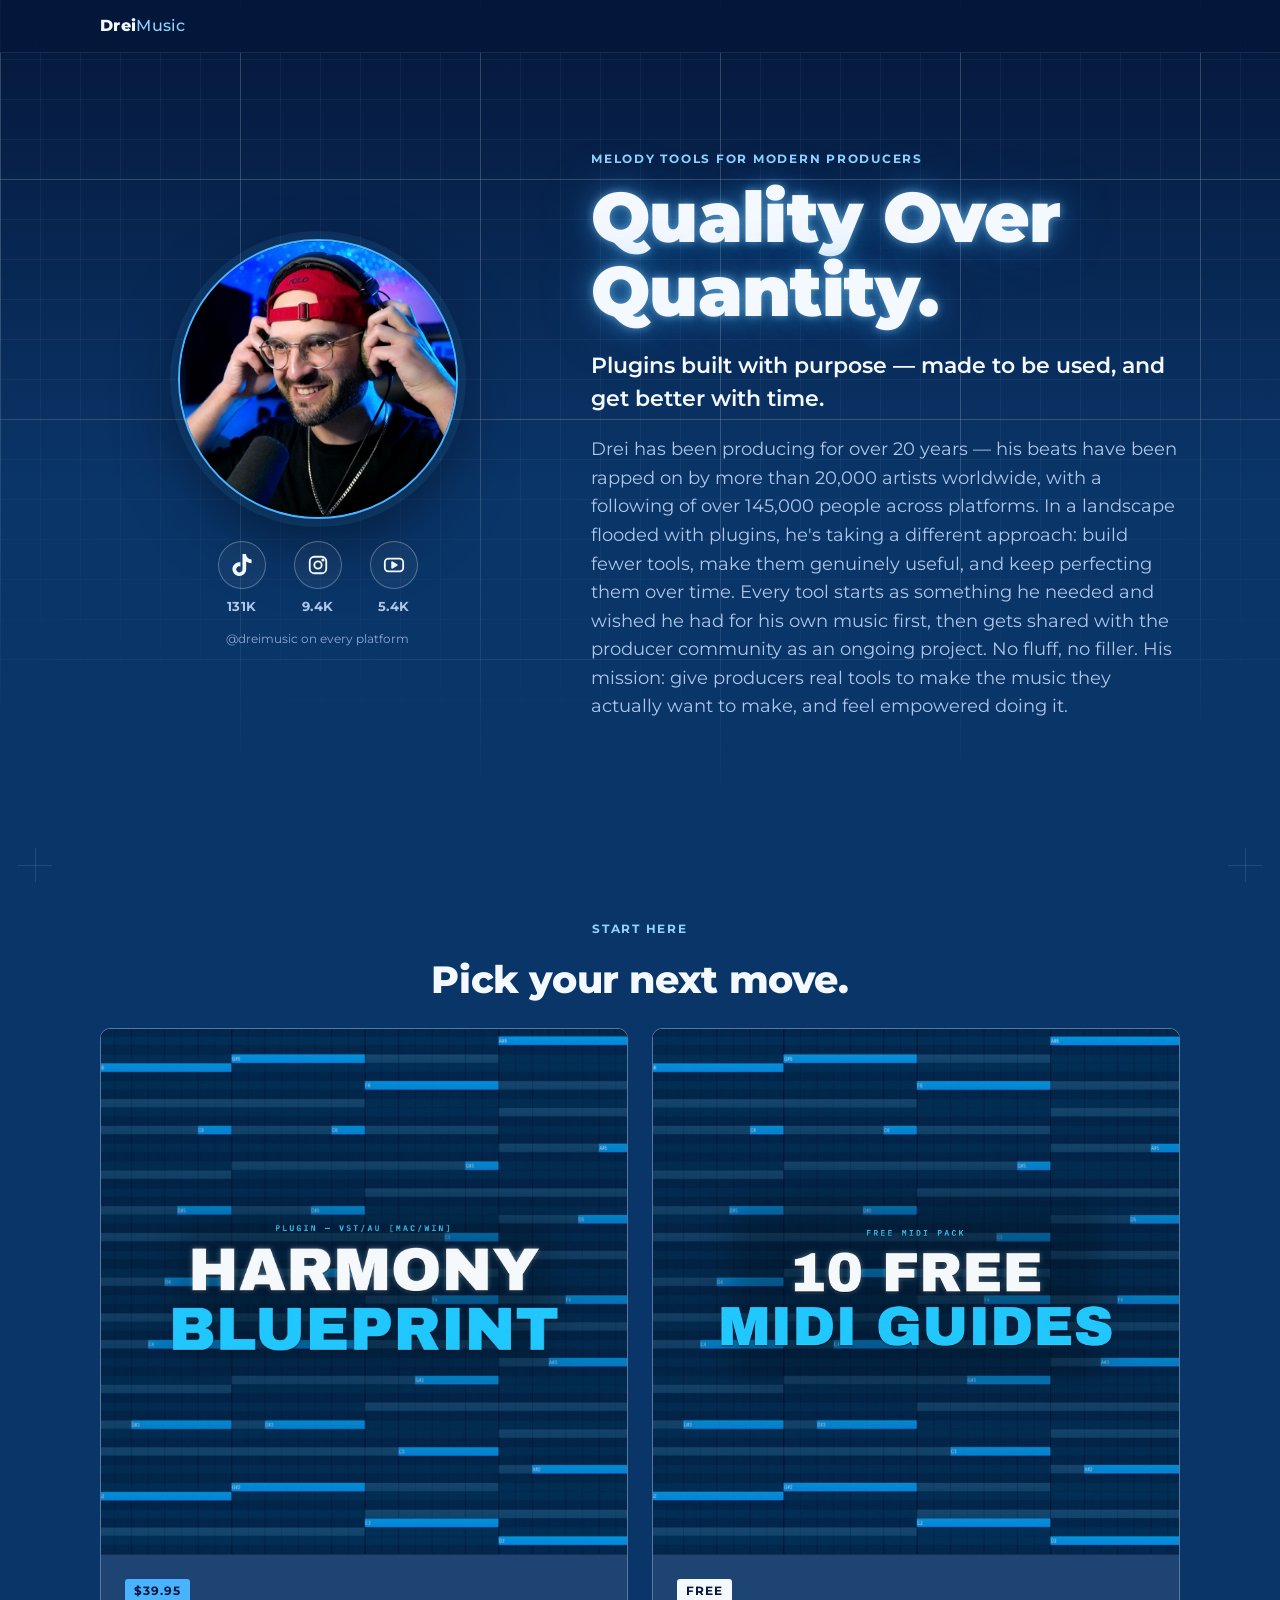
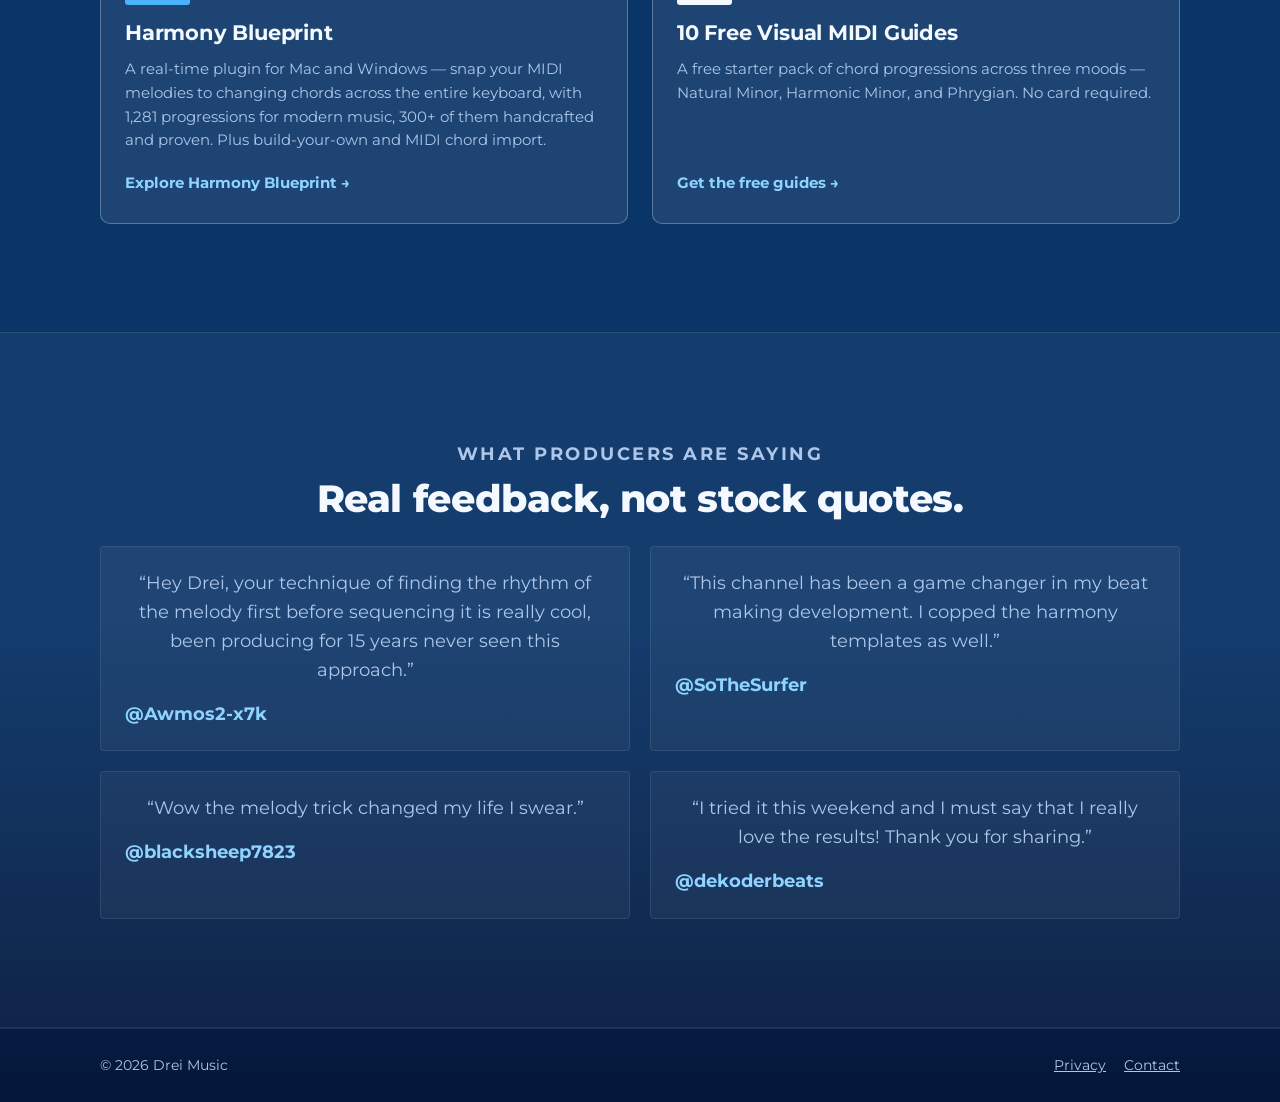
==== commit a61569e7: "Add a privacy policy page and footer links New /privacy page describing what data the site, checkout" ====
--- a/index.html
+++ b/index.html
@@ -29,6 +29,11 @@
   src="https://www.facebook.com/tr?id=1613565782708681&ev=PageView&noscript=1"
   /></noscript>
   <!-- End Meta Pixel -->
+  <!-- Vercel Web Analytics -->
+  <script>
+    window.va = window.va || function () { (window.vaq = window.vaq || []).push(arguments); };
+  </script>
+  <script defer src="/_vercel/insights/script.js"></script>
 </head>
 <body>
   <div class="bp-grid" aria-hidden="true"></div>
@@ -154,7 +159,10 @@
   <footer class="site-footer">
     <div class="container site-footer__inner">
       <span>© <span id="year"></span> Drei Music</span>
-      <a href="mailto:dreisavu@gmail.com">Contact</a>
+      <span class="site-footer__links">
+        <a href="/privacy/">Privacy</a>
+        <a href="mailto:contact@dreimusic.com">Contact</a>
+      </span>
     </div>
   </footer>
 
--- a/styles.css
+++ b/styles.css
@@ -393,18 +393,74 @@
   margin-top: 16px;
 }
 
-.split__copy .split__link {
-  margin-top: 20px;
-}
-
-.split__link a {
+/* "why it's different": snap to scale vs Harmony Blueprint, side by side */
+.compare {
+  display: grid;
+  gap: 12px;
+  margin-top: 24px;
+}
+
+@media (min-width: 520px) {
+  .compare {
+    grid-template-columns: 1fr 1fr;
+  }
+}
+
+.compare__col {
+  border: 1px solid var(--bp-line);
+  border-radius: var(--radius);
+  padding: 16px 18px;
+  background: var(--bp-panel);
+}
+
+.compare__col h3 {
+  font-size: 0.85rem;
+  letter-spacing: 0.06em;
+  text-transform: uppercase;
+  color: var(--bp-muted);
+  margin: 0 0 12px;
+}
+
+.compare__col ul {
+  list-style: none;
+  margin: 0;
+  padding: 0;
+  display: grid;
+  gap: 9px;
+}
+
+.compare__col li {
+  position: relative;
+  padding-left: 24px;
+  font-size: 0.98rem;
+  color: var(--bp-muted);
+}
+
+.compare__col li::before {
+  content: "–";
+  position: absolute;
+  left: 0;
+  color: var(--bp-muted);
+}
+
+.compare__col--hb {
+  border-color: var(--bp-cyan);
+  background: rgba(74, 179, 253, 0.09);
+}
+
+.compare__col--hb h3 {
   color: var(--bp-cyan-bright);
-  font-weight: 700;
-  text-decoration: none;
-}
-
-.split__link a:hover {
-  text-decoration: underline;
+}
+
+.compare__col--hb li {
+  color: var(--bp-white);
+  font-weight: 600;
+}
+
+.compare__col--hb li::before {
+  content: "✓";
+  font-weight: 800;
+  color: var(--bp-cyan);
 }
 
 .hero__sub {
@@ -505,11 +561,42 @@
   font-size: 0.96rem;
 }
 
-/* library layers: the badge is a headline number, not a step counter */
+/* library cards: compact, badge is a headline number, text stays left-aligned
+   even when the cards sit inside a centered prose section */
+.steps--stats {
+  margin-top: 30px;
+  gap: 16px;
+}
+
+.steps--stats .step {
+  padding: 18px 18px 20px;
+  text-align: left;
+}
+
 .steps--stats .step__num {
   font-size: 1.15rem;
   letter-spacing: 0.02em;
-  padding: 6px 13px;
+  padding: 5px 12px;
+  margin-bottom: 10px;
+}
+
+/* the infinity glyph is drawn small in the page font, so scale it up to match the numbers */
+.steps--stats .step__num--inf {
+  font-size: 1.75rem;
+  line-height: 0.85;
+  padding: 5px 14px 7px;
+}
+
+.steps--stats .step h3 {
+  font-size: 1.05rem;
+  margin-bottom: 0.4em;
+}
+
+.steps--stats .step p {
+  text-align: left;
+  max-width: none;
+  font-size: 0.92rem;
+  line-height: 1.5;
 }
 
 /* what's-new list inside a prose section; also the "why it's different" checklist */
@@ -1302,6 +1389,13 @@
   }
 }
 
+/* three cards: the last one spans the full row so the grid stays balanced */
+@media (min-width: 700px) {
+  .testimonials-grid--3 .testimonial-card:last-child {
+    grid-column: 1 / -1;
+  }
+}
+
 .testimonial-card {
   border: 1px solid var(--bp-line);
   border-radius: var(--radius);
@@ -1325,10 +1419,15 @@
 
 .testimonial-card__meta {
   display: flex;
-  align-items: center;
-  gap: 8px;
+  flex-wrap: wrap;
+  align-items: center;
+  gap: 4px 8px;
   font-size: 0.82rem;
   color: var(--bp-muted);
+}
+
+.testimonial-card__src {
+  opacity: 0.8;
 }
 
 .testimonial-card__handle {
@@ -1419,3 +1518,52 @@
 .lead-success p {
   color: var(--bp-muted);
 }
+
+/* footer link group */
+.site-footer__links {
+  display: flex;
+  gap: 18px;
+}
+
+/* legal pages (privacy policy) */
+.legal {
+  padding-top: 24px;
+  padding-bottom: 40px;
+}
+
+.legal h1 {
+  margin-bottom: 6px;
+}
+
+.legal__updated {
+  color: var(--bp-muted);
+  font-size: 0.9rem;
+  margin: 0 0 28px;
+}
+
+.legal h2 {
+  font-size: 1.2rem;
+  margin: 34px 0 10px;
+}
+
+.legal p,
+.legal li {
+  color: var(--bp-muted);
+  font-size: 1rem;
+  line-height: 1.7;
+}
+
+.legal ul {
+  padding-left: 22px;
+  margin: 10px 0;
+  display: grid;
+  gap: 10px;
+}
+
+.legal strong {
+  color: var(--bp-white);
+}
+
+.legal a {
+  color: var(--bp-cyan-bright);
+}
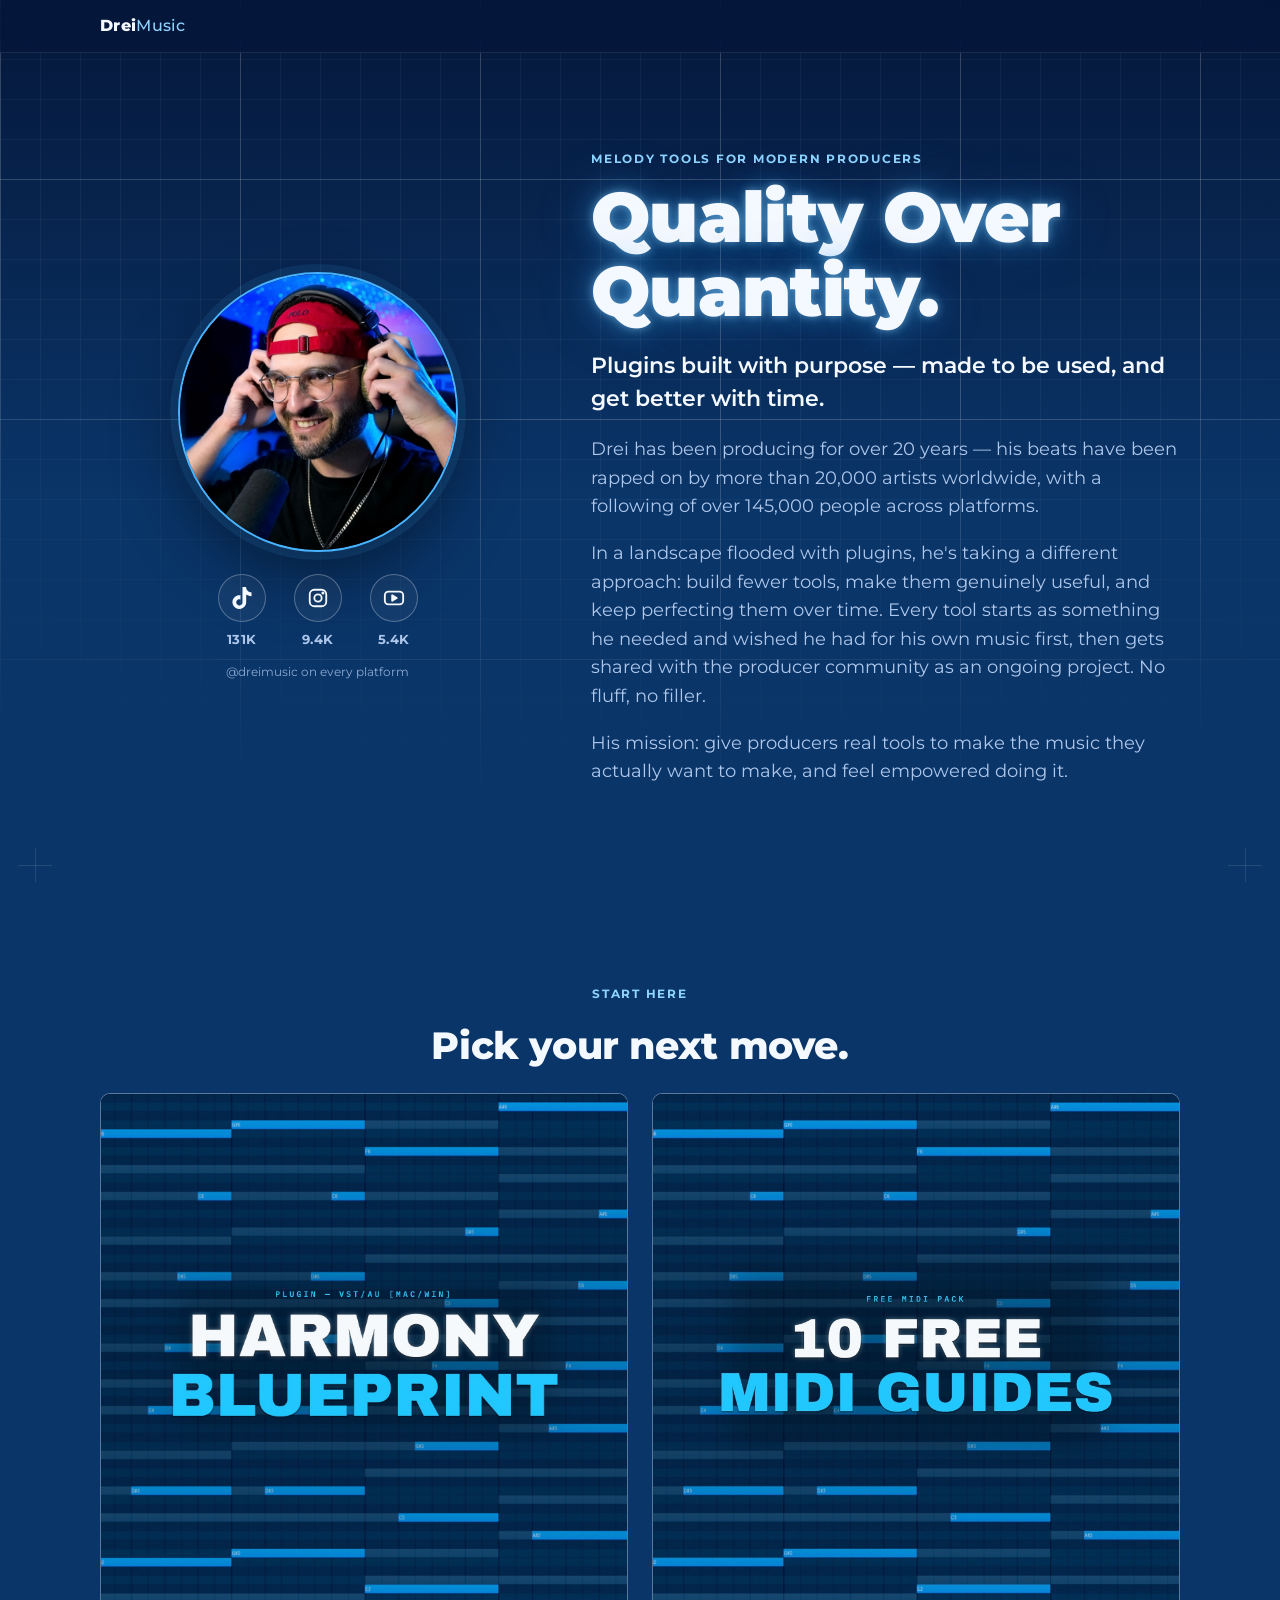
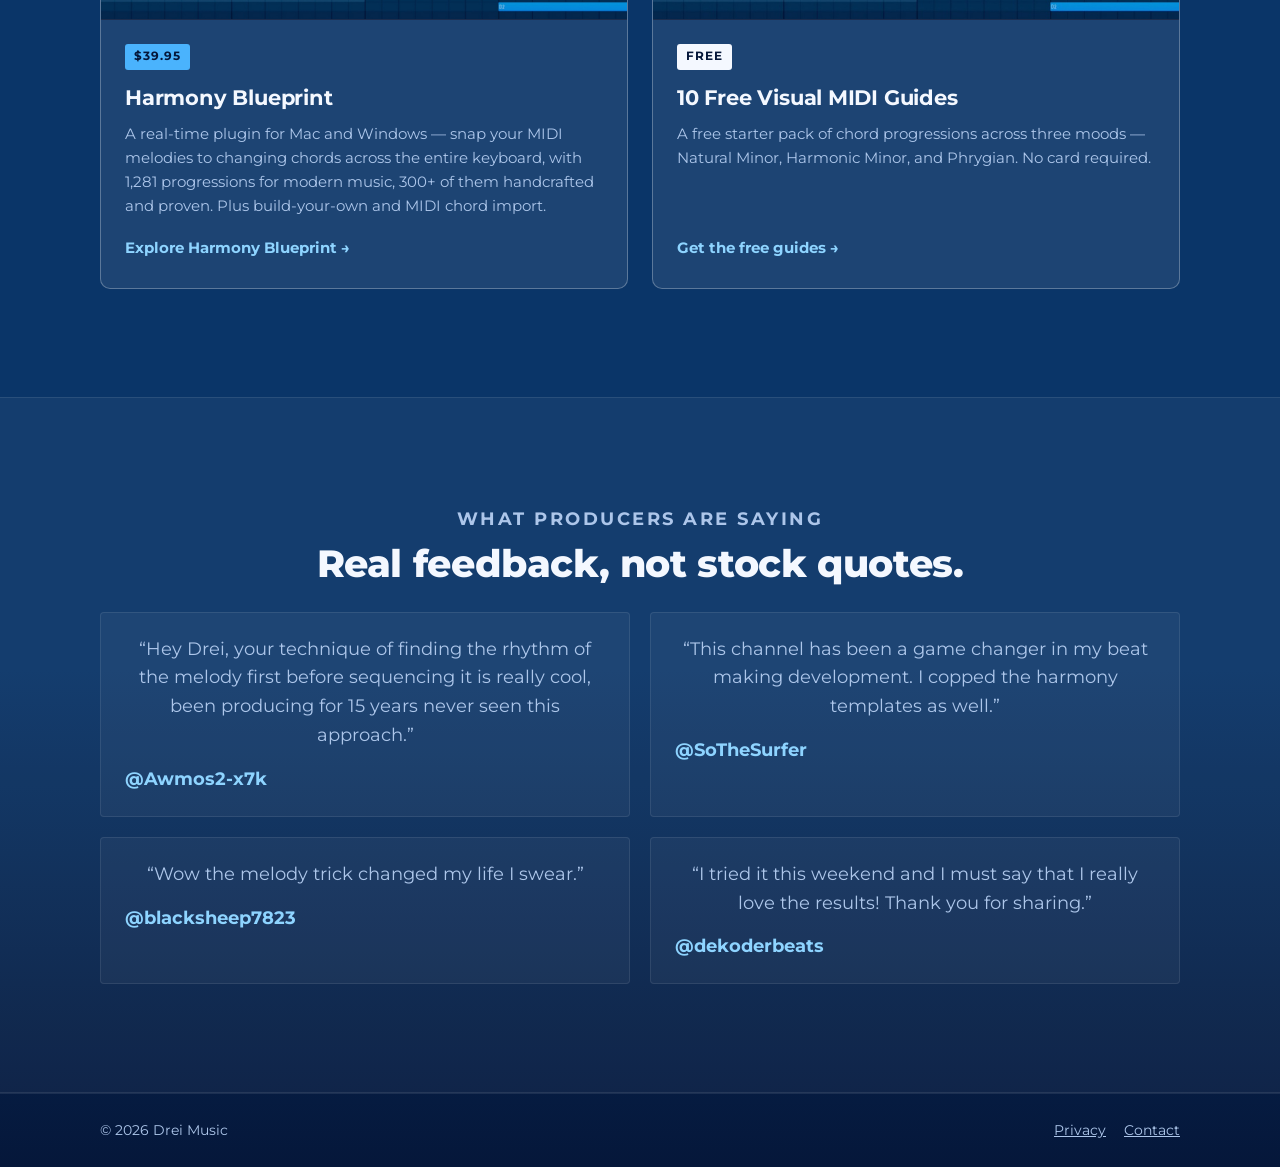
==== commit 05fed217: "Break the homepage intro into three paragraphs Split the long "Quality Over Quantity" block after th" ====
--- a/index.html
+++ b/index.html
@@ -85,13 +85,18 @@
           <p class="home-hero__sub">
             Drei has been producing for over 20 years — his beats have been rapped on by
             more than 20,000 artists worldwide, with a following of over 145,000 people
-            across platforms. In a landscape flooded with plugins, he's taking a
-            different approach: build fewer tools, make them genuinely useful, and keep
-            perfecting them over time. Every tool starts as something he needed and
-            wished he had for his own music first, then gets shared with the producer
-            community as an ongoing project. No fluff, no filler. His mission: give
-            producers real tools to make the music they actually want to make, and feel
-            empowered doing it.
+            across platforms.
+          </p>
+          <p class="home-hero__sub">
+            In a landscape flooded with plugins, he's taking a different approach: build
+            fewer tools, make them genuinely useful, and keep perfecting them over time.
+            Every tool starts as something he needed and wished he had for his own music
+            first, then gets shared with the producer community as an ongoing project.
+            No fluff, no filler.
+          </p>
+          <p class="home-hero__sub">
+            His mission: give producers real tools to make the music they actually want to
+            make, and feel empowered doing it.
           </p>
         </div>
       </div>
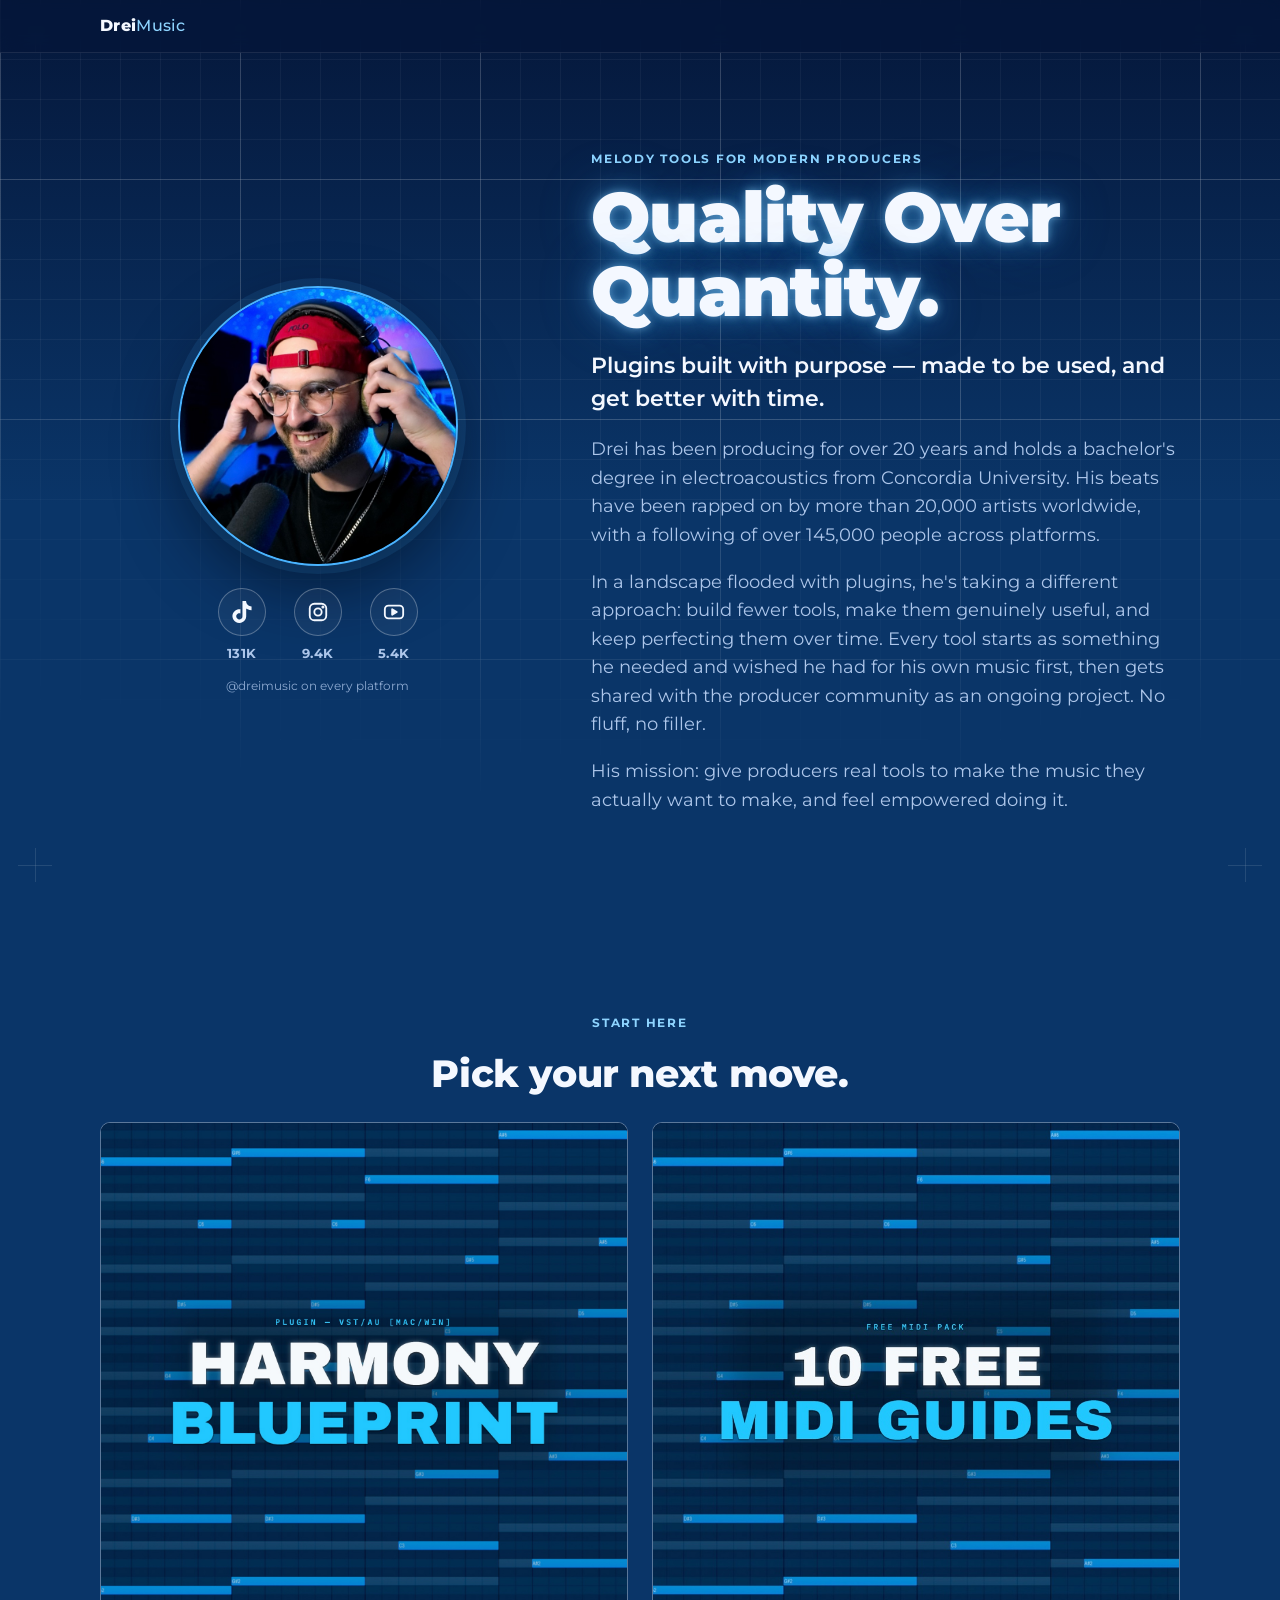
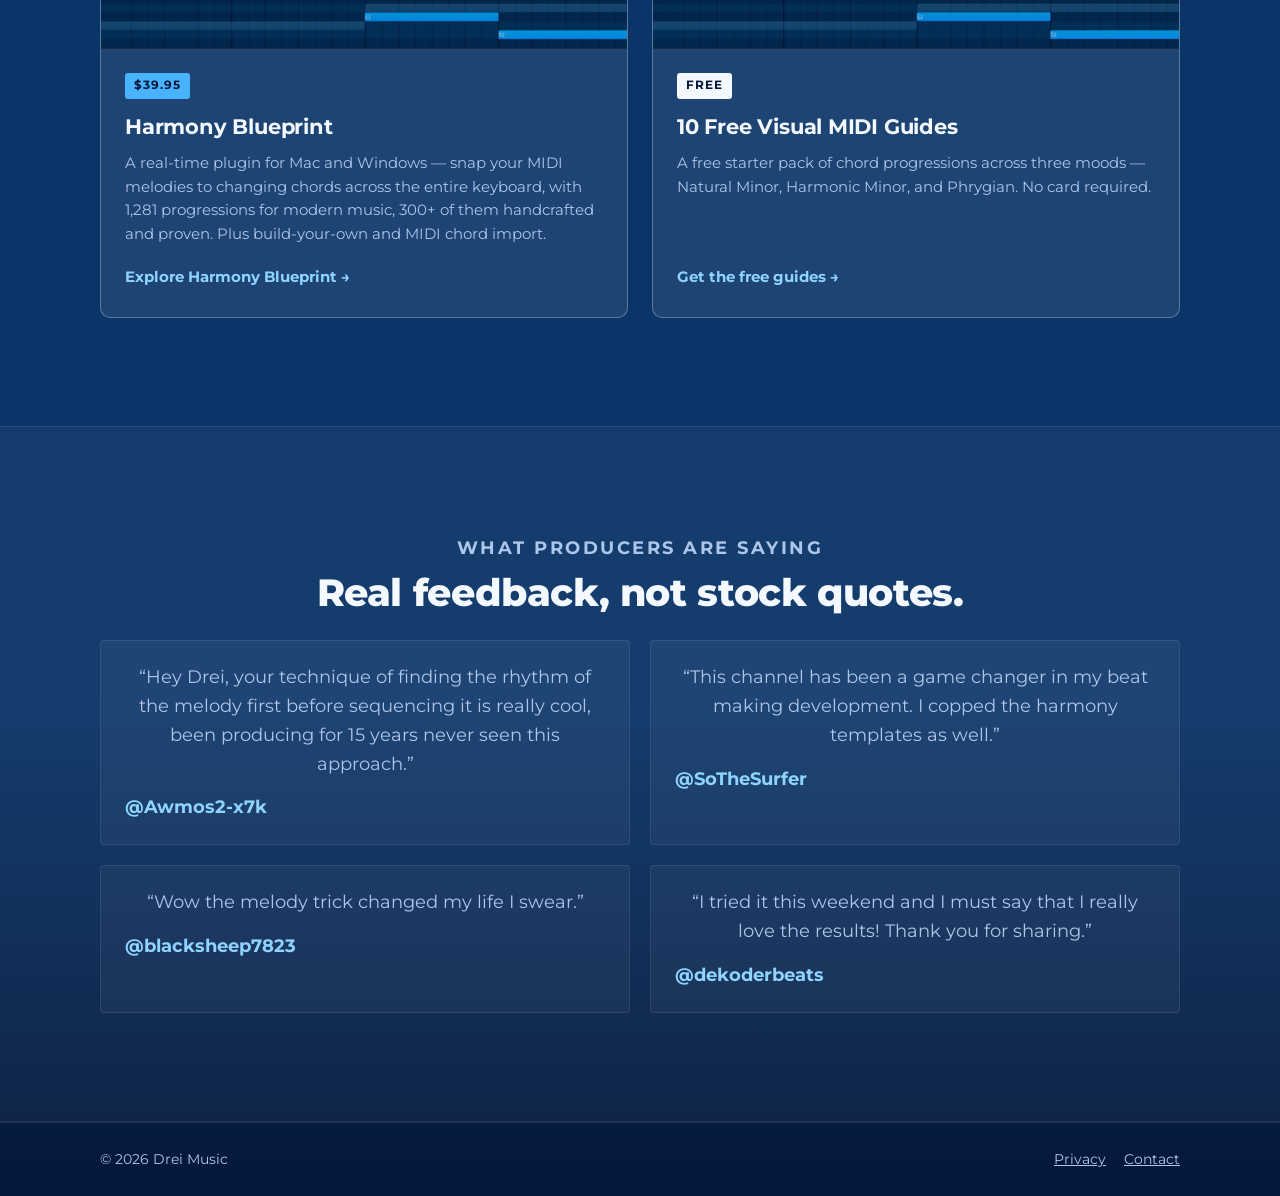
==== commit 4a3ede3c: "Mention the electroacoustics degree from Concordia Add the bachelor's degree to the homepage intro a" ====
--- a/index.html
+++ b/index.html
@@ -83,7 +83,8 @@
           <h1 id="hero-heading" class="glow-title">Quality Over Quantity.</h1>
           <p class="home-hero__tagline">Plugins built with purpose — made to be used, and get better with time.</p>
           <p class="home-hero__sub">
-            Drei has been producing for over 20 years — his beats have been rapped on by
+            Drei has been producing for over 20 years and holds a bachelor's degree in
+            electroacoustics from Concordia University. His beats have been rapped on by
             more than 20,000 artists worldwide, with a following of over 145,000 people
             across platforms.
           </p>
--- a/styles.css
+++ b/styles.css
@@ -366,6 +366,41 @@
   color: var(--bp-cyan-bright);
 }
 
+/* 7-day money-back guarantee line (pricing card, final CTA) */
+.hero__guarantee {
+  color: var(--bp-white);
+  font-weight: 700;
+}
+
+.guarantee {
+  display: flex;
+  align-items: center;
+  justify-content: center;
+  gap: 10px;
+  max-width: 44ch;
+  margin: 18px auto 0;
+  font-size: 0.92rem;
+  line-height: 1.45;
+  color: var(--bp-muted);
+  text-align: left;
+}
+
+.guarantee strong {
+  color: var(--bp-white);
+}
+
+.guarantee__icon {
+  width: 1.45rem;
+  height: 1.45rem;
+  flex: none;
+  color: #3ddc84;
+}
+
+.guarantee--center {
+  justify-content: center;
+  margin-top: 16px;
+}
+
 /* "theory takes ten years" -> checked off */
 .promise__title span {
   display: block;
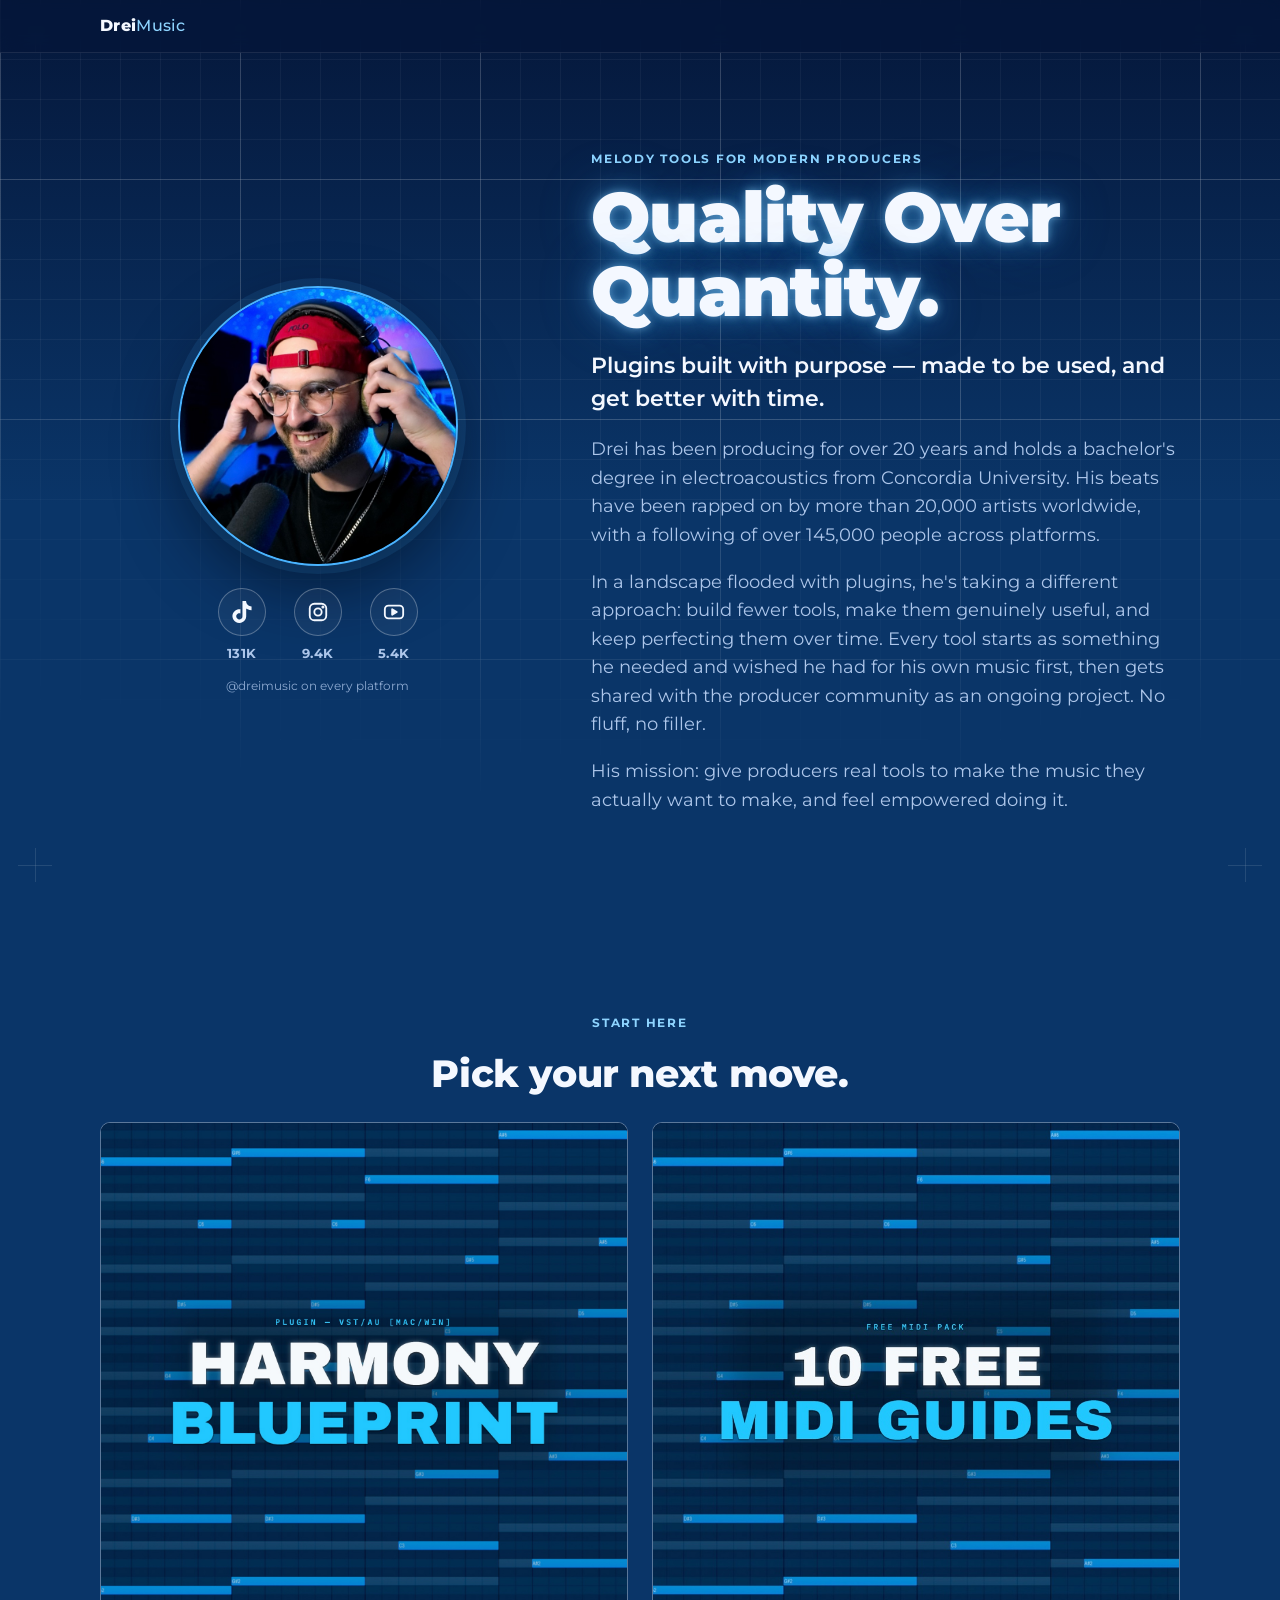
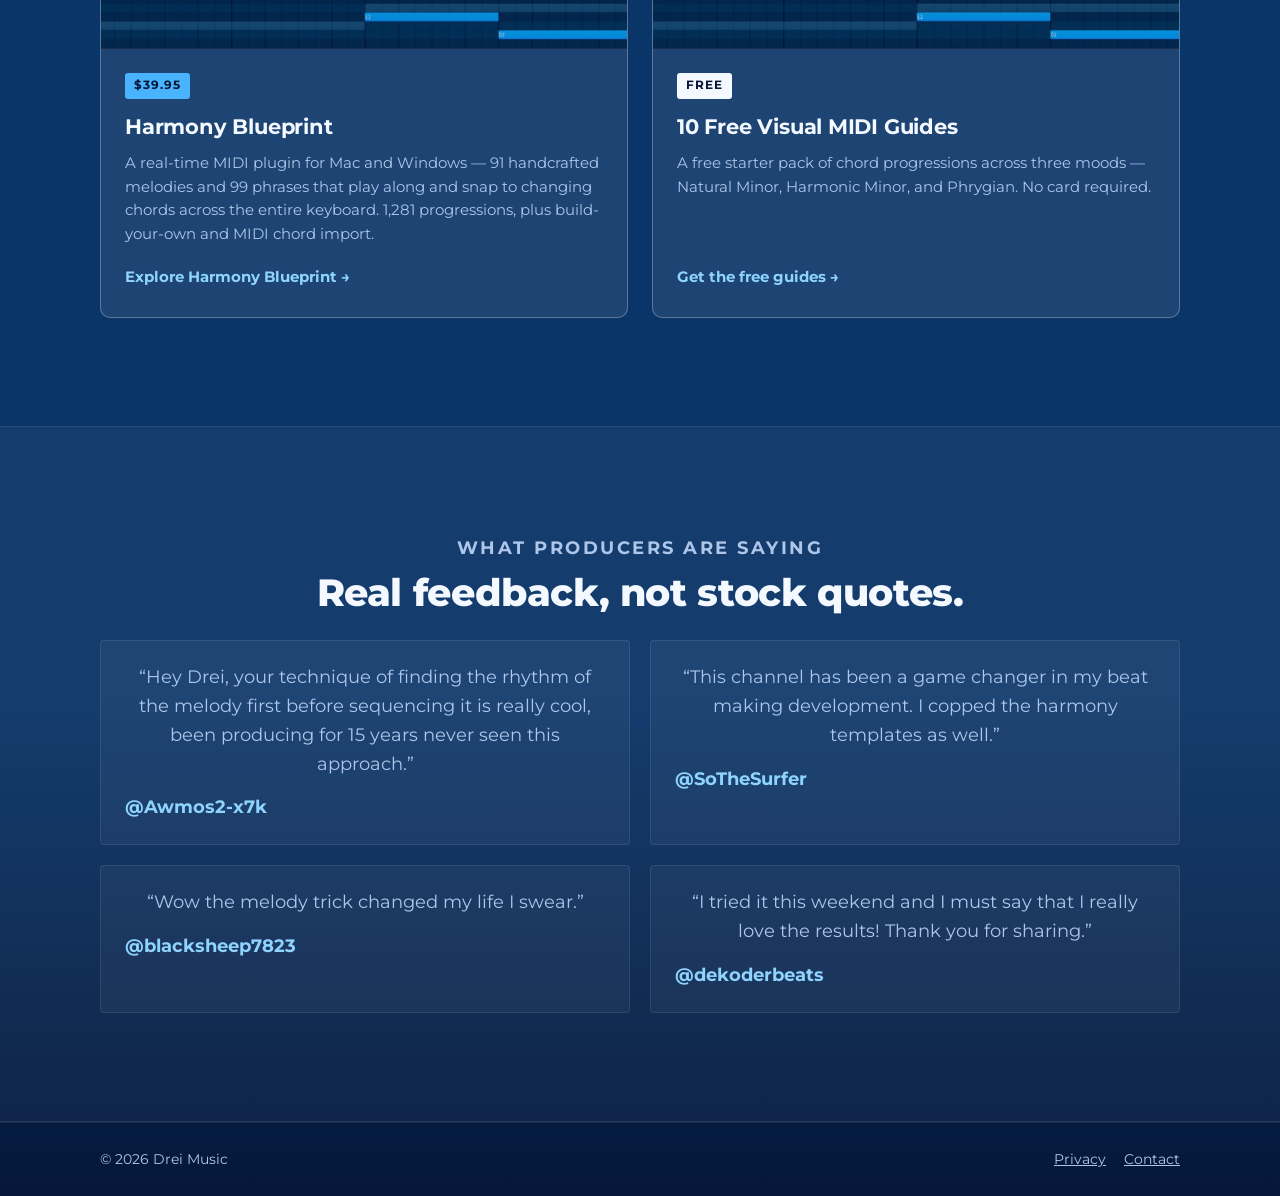
==== commit 5c4e8152: "DRAFT: Harmony Blueprint 2.0 site update and installers (not for release yet) Rework the sales page " ====
--- a/index.html
+++ b/index.html
@@ -116,7 +116,7 @@
             <div class="product-card__body">
               <span class="product-card__tag">$39.95</span>
               <h3>Harmony Blueprint</h3>
-              <p>A real-time plugin for Mac and Windows — snap your MIDI melodies to changing chords across the entire keyboard, with 1,281 progressions for modern music, 300+ of them handcrafted and proven. Plus build-your-own and MIDI chord import.</p>
+              <p>A real-time MIDI plugin for Mac and Windows — 91 handcrafted melodies and 99 phrases that play along and snap to changing chords across the entire keyboard. 1,281 progressions, plus build-your-own and MIDI chord import.</p>
               <span class="product-card__cta">Explore Harmony Blueprint</span>
             </div>
           </a>
--- a/styles.css
+++ b/styles.css
@@ -1602,3 +1602,8 @@
 .legal a {
   color: var(--bp-cyan-bright);
 }
+
+/* line of text right after a row of stat cards */
+.steps--stats + p {
+  margin-top: 26px;
+}
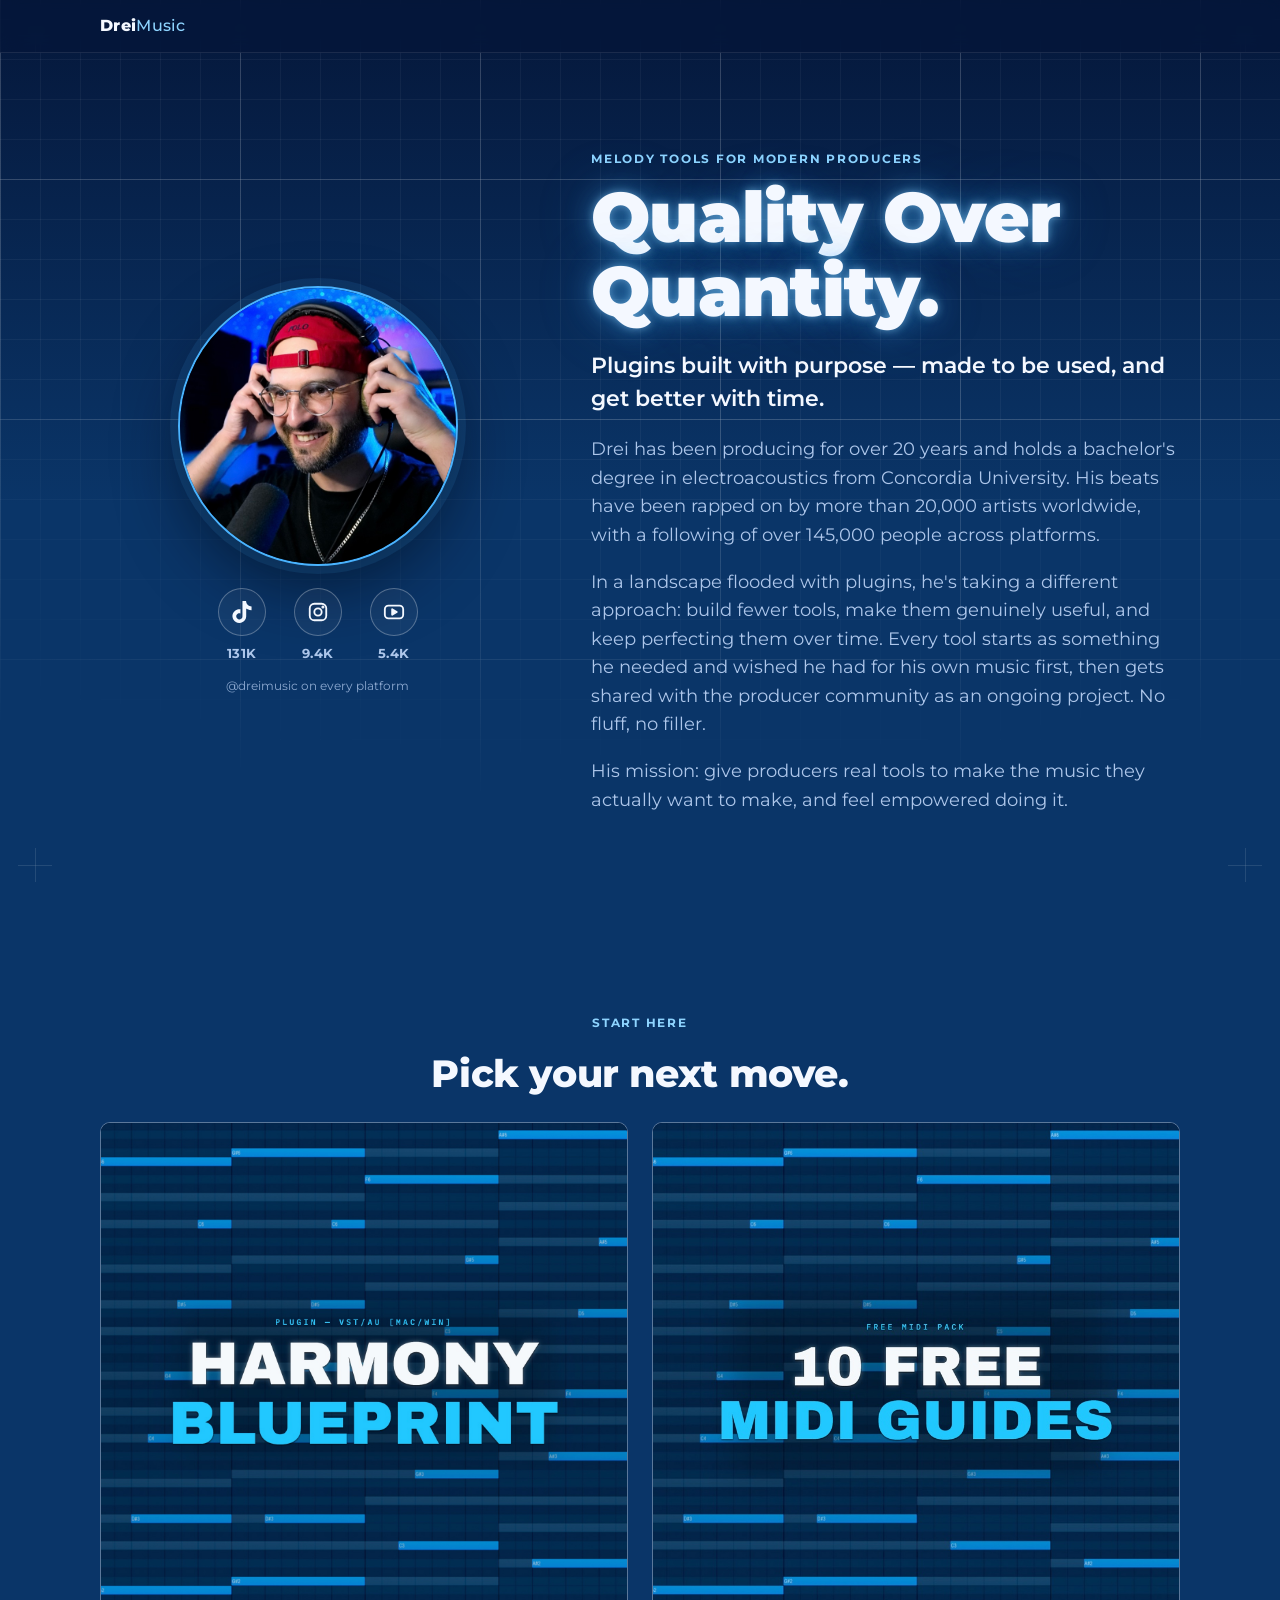
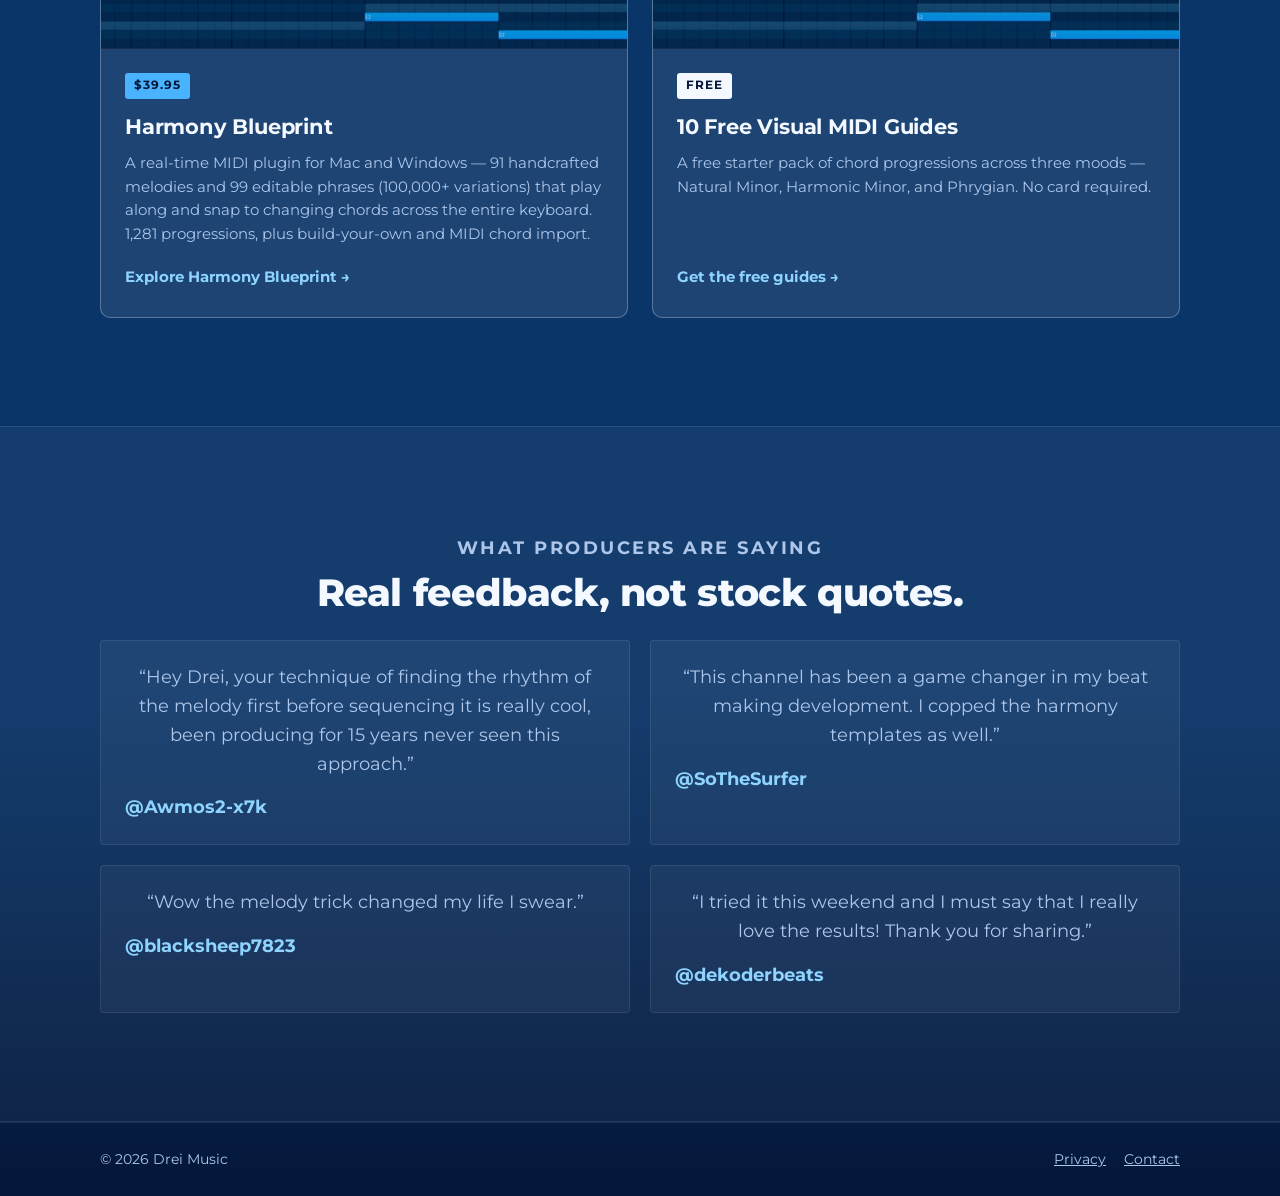
==== commit e12ac555: "DRAFT: frame phrases as 100,000+ variations with the options Co-Authored-By: Claude Sonnet 5.5 <nore" ====
--- a/index.html
+++ b/index.html
@@ -116,7 +116,7 @@
             <div class="product-card__body">
               <span class="product-card__tag">$39.95</span>
               <h3>Harmony Blueprint</h3>
-              <p>A real-time MIDI plugin for Mac and Windows — 91 handcrafted melodies and 99 phrases that play along and snap to changing chords across the entire keyboard. 1,281 progressions, plus build-your-own and MIDI chord import.</p>
+              <p>A real-time MIDI plugin for Mac and Windows — 91 handcrafted melodies and 99 editable phrases (100,000+ variations) that play along and snap to changing chords across the entire keyboard. 1,281 progressions, plus build-your-own and MIDI chord import.</p>
               <span class="product-card__cta">Explore Harmony Blueprint</span>
             </div>
           </a>
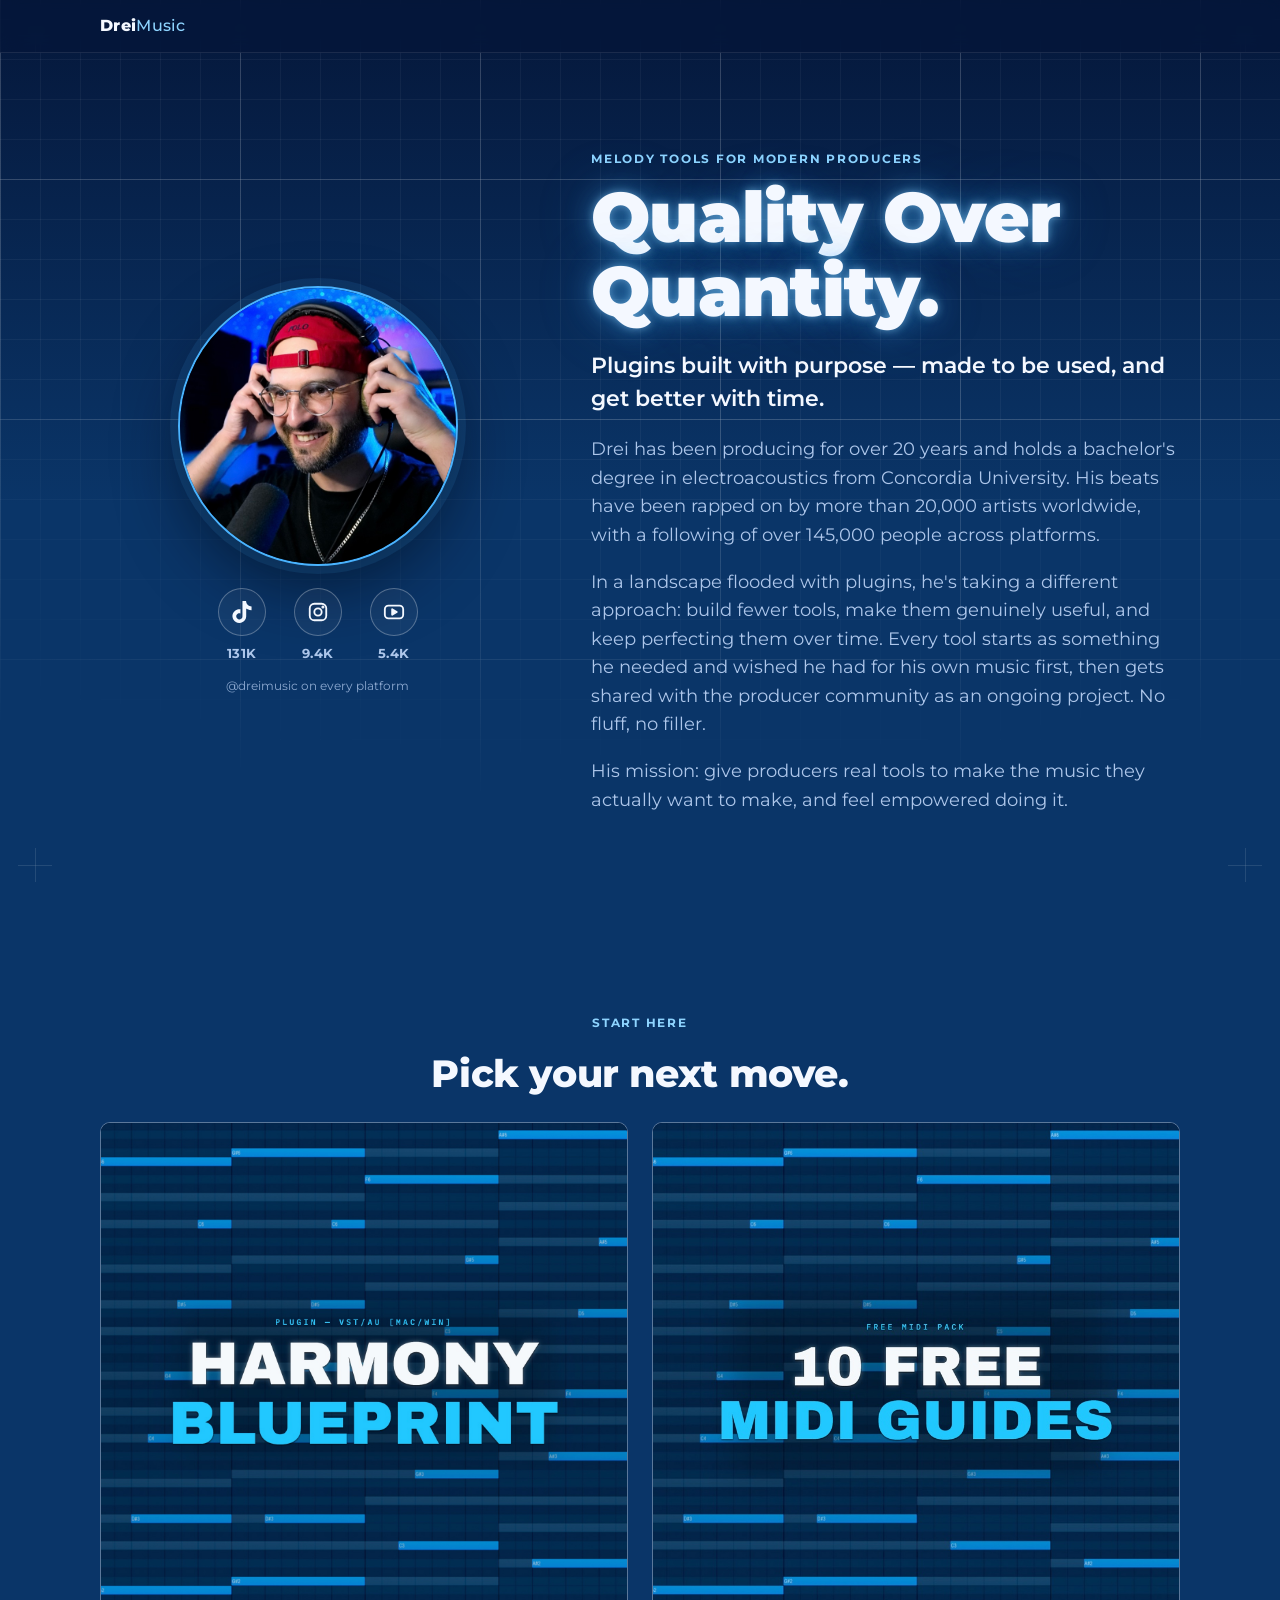
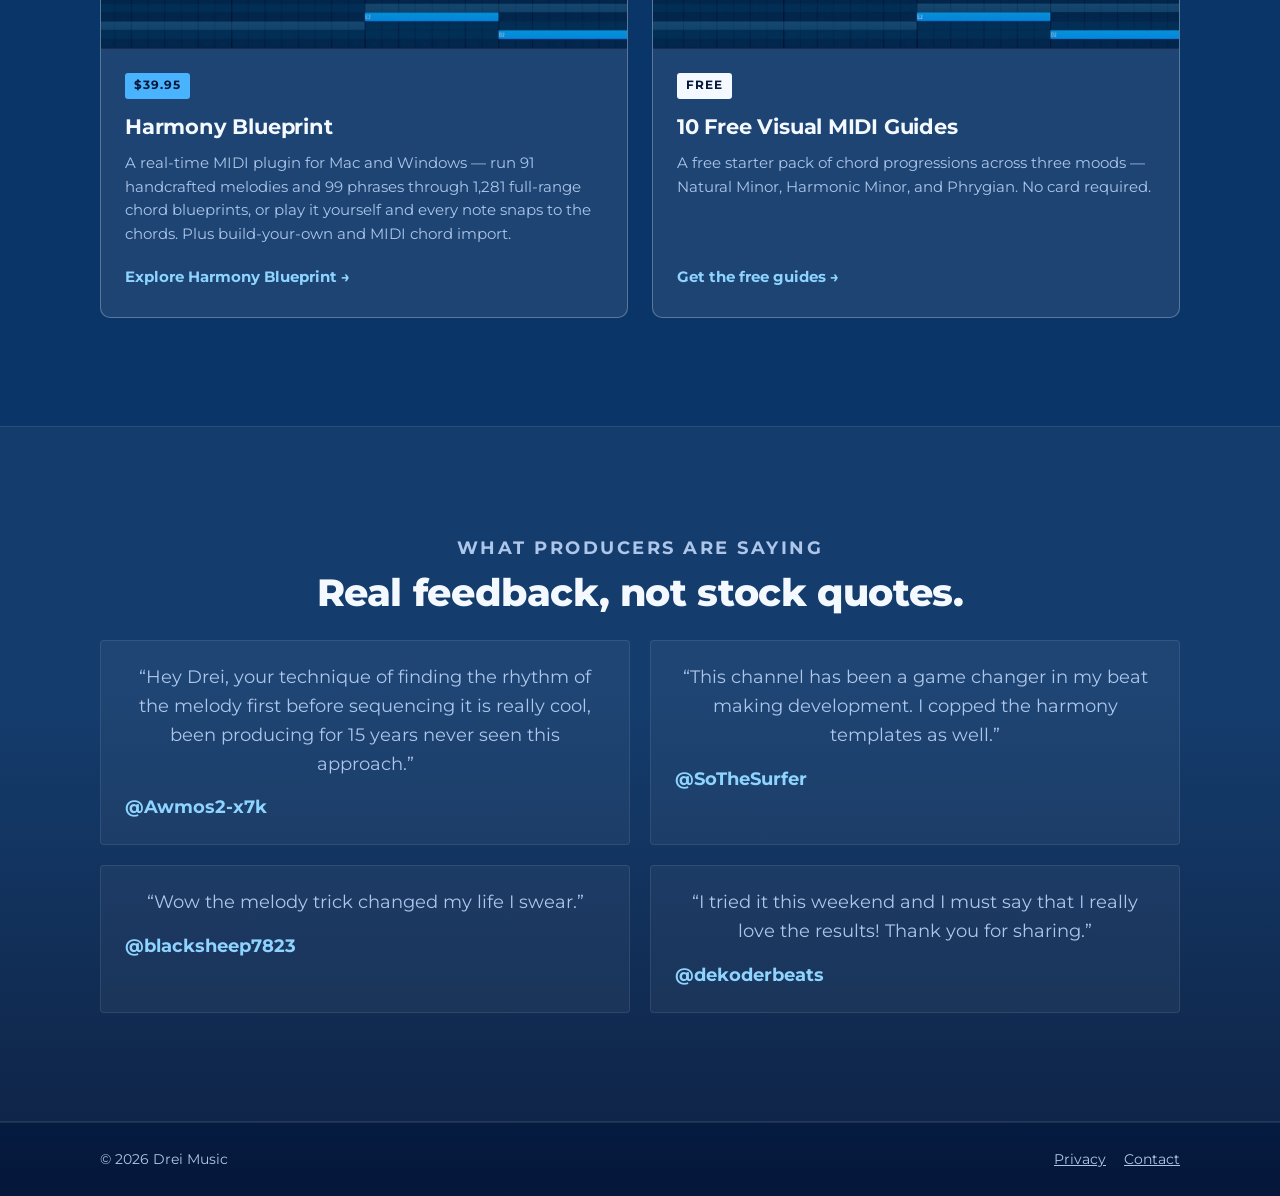
==== commit 80d965d1: "DRAFT: explain the idea as blueprint + melody = result, and say 'blueprint' consistently Co-Authored" ====
--- a/index.html
+++ b/index.html
@@ -116,7 +116,7 @@
             <div class="product-card__body">
               <span class="product-card__tag">$39.95</span>
               <h3>Harmony Blueprint</h3>
-              <p>A real-time MIDI plugin for Mac and Windows — 91 handcrafted melodies and 99 editable phrases (100,000+ variations) that play along and snap to changing chords across the entire keyboard. 1,281 progressions, plus build-your-own and MIDI chord import.</p>
+              <p>A real-time MIDI plugin for Mac and Windows — run 91 handcrafted melodies and 99 phrases through 1,281 full-range chord blueprints, or play it yourself and every note snaps to the chords. Plus build-your-own and MIDI chord import.</p>
               <span class="product-card__cta">Explore Harmony Blueprint</span>
             </div>
           </a>
--- a/styles.css
+++ b/styles.css
@@ -1607,3 +1607,75 @@
 .steps--stats + p {
   margin-top: 26px;
 }
+
+/* "blueprint + melody = result" formula (the idea, section 2) */
+.formula {
+  display: grid;
+  gap: 12px;
+  margin-top: 30px;
+}
+
+@media (min-width: 900px) {
+  .formula {
+    grid-template-columns: 1fr auto 1fr auto 1fr;
+    align-items: stretch;
+    gap: 14px;
+  }
+}
+
+.formula__op {
+  align-self: center;
+  text-align: center;
+  font-size: 2.2rem;
+  font-weight: 800;
+  line-height: 1;
+  color: var(--bp-cyan);
+}
+
+.formula__card {
+  border: 1px solid var(--bp-line);
+  border-radius: var(--radius);
+  background: var(--bp-panel);
+  padding: 20px 20px 22px;
+  text-align: left;
+}
+
+.formula__card--result {
+  border-color: var(--bp-cyan);
+  background: rgba(74, 179, 253, 0.09);
+}
+
+.formula__card h3 {
+  font-size: 1.05rem;
+  margin: 0 0 0.4em;
+}
+
+.section--prose .formula__card p {
+  margin: 0;
+  max-width: none;
+  text-align: left;
+  font-size: 0.92rem;
+  line-height: 1.5;
+}
+
+.section--prose .formula__card .formula__label {
+  font-size: 0.75rem;
+  font-weight: 700;
+  letter-spacing: 0.08em;
+  text-transform: uppercase;
+  color: var(--bp-cyan-bright);
+  margin-bottom: 4px;
+}
+
+.section--prose .formula__card .formula__big {
+  font-size: 2.3rem;
+  font-weight: 800;
+  line-height: 1.05;
+  color: var(--bp-white);
+  margin-bottom: 6px;
+}
+
+.section--prose p.formula__note {
+  margin-top: 24px;
+  font-size: 0.9rem;
+}
